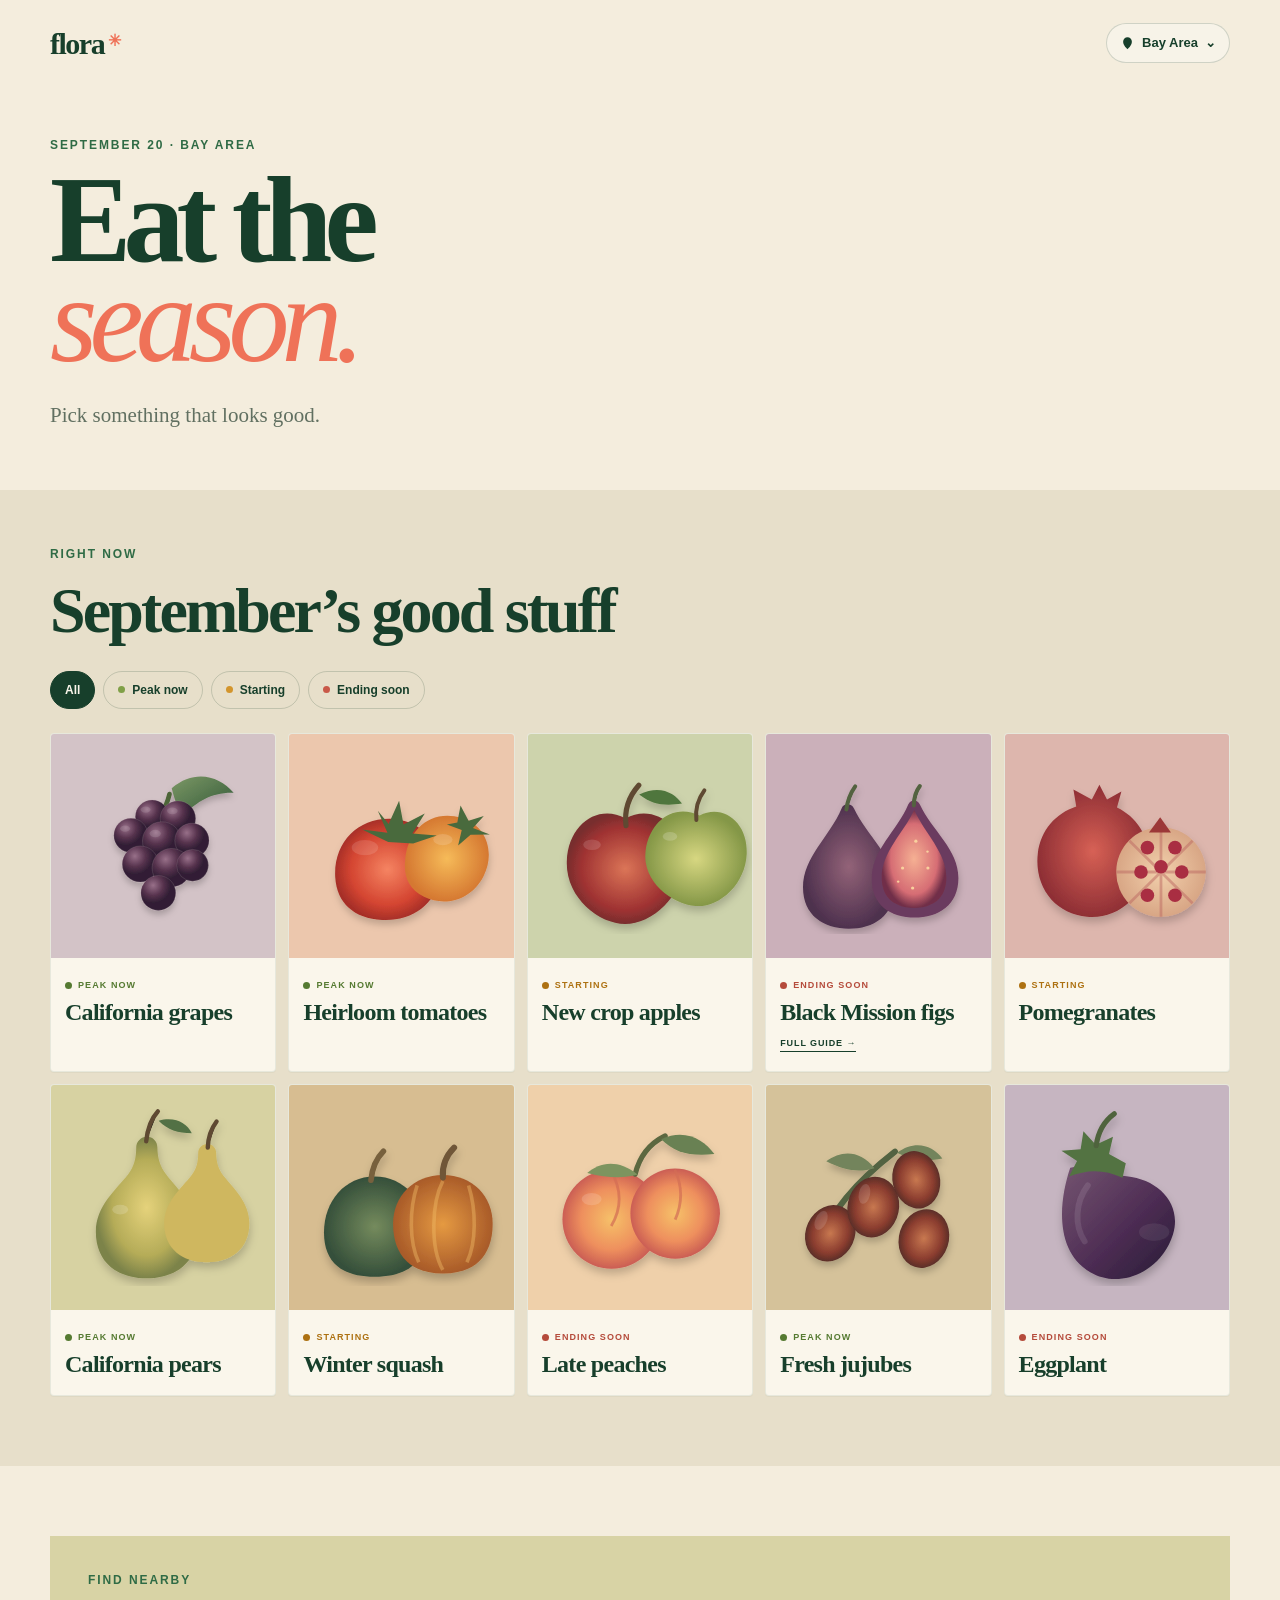
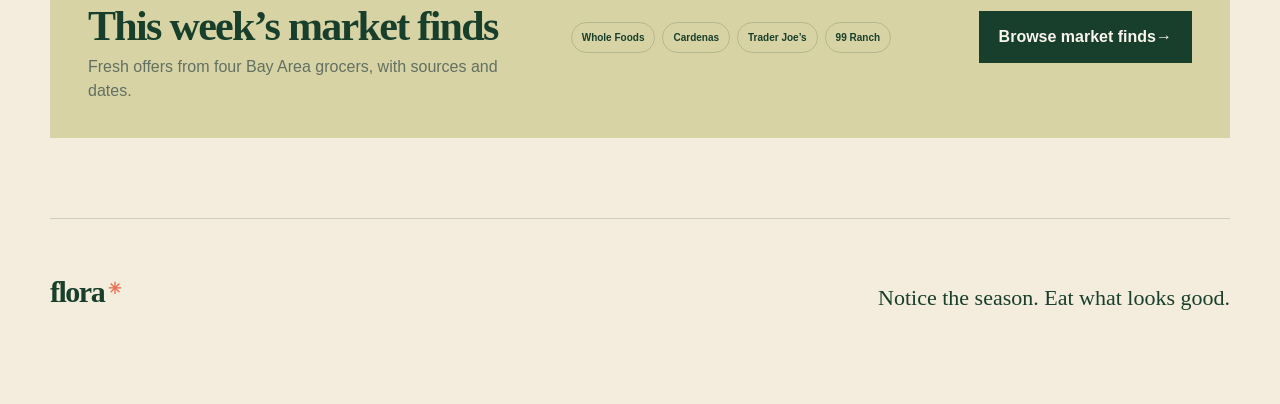
==== index.html @ 23af66d6 "Fix sighting review and confirmation flow" ====
<!doctype html>
<html lang="en">
<head>
  <meta charset="utf-8">
  <meta name="viewport" content="width=device-width, initial-scale=1, viewport-fit=cover">
  <meta name="theme-color" content="#f4eddd">
  <meta name="description" content="Flora is a visual field guide to what is good to eat right now.">
  <title>Flora — Eat the season</title>
  <link rel="stylesheet" href="styles.css">
</head>
<body class="catalog-page">
  <a class="skip-link" href="#seasonal">Skip to seasonal produce</a>
  <header class="site-header shell">
    <a class="wordmark" href="index.html" aria-label="Flora home">flora<span aria-hidden="true">✳</span></a>
    <button class="location-button" type="button" data-location-button aria-haspopup="dialog"><svg aria-hidden="true" viewBox="0 0 24 24"><path d="M12 21s7-6.1 7-12A7 7 0 0 0 5 9c0 5.9 7 12 7 12Zm0-9.2A2.8 2.8 0 1 0 12 6a2.8 2.8 0 0 0 0 5.8Z"/></svg><span>Bay Area</span><span aria-hidden="true">⌄</span></button>
  </header>

  <main id="top">
    <section class="catalog-hero shell" aria-labelledby="page-title"><p class="eyebrow"><time datetime="2026-09-20">September 20</time> · Bay Area</p><h1 id="page-title">Eat the<br><em>season.</em></h1><p>Pick something that looks good.</p></section>

    <section class="seasonal-section catalog-season" id="seasonal" aria-labelledby="seasonal-title">
      <div class="section-heading shell"><div><p class="kicker">Right now</p><h2 id="seasonal-title">September’s good stuff</h2></div></div>
      <div class="filter-bar shell" aria-label="Filter seasonal produce">
        <button class="filter-chip is-active" type="button" data-filter="all" aria-pressed="true">All</button>
        <button class="filter-chip" type="button" data-filter="peak" aria-pressed="false"><i class="dot peak"></i>Peak now</button>
        <button class="filter-chip" type="button" data-filter="starting" aria-pressed="false"><i class="dot starting"></i>Starting</button>
        <button class="filter-chip" type="button" data-filter="ending" aria-pressed="false"><i class="dot ending"></i>Ending soon</button>
      </div>
      <div class="produce-grid shell" data-produce-grid>
        <article class="produce-card" data-status="peak"><a href="#produce-dialog-title" data-produce-detail="California grapes are sweet and fragrant now. Concords have an especially short, perfumed season."><div class="produce-image grape-bg"><img src="assets/grapes.svg" alt="Deep purple grapes with green leaves" width="720" height="540"></div><div class="card-copy"><span class="season-tag peak">Peak now</span><h3>California grapes</h3></div></a></article>
        <article class="produce-card" data-status="peak"><a href="#produce-dialog-title" data-produce-detail="Tomatoes are still abundant across the Bay Area, with the local season expected to run into October."><div class="produce-image tomato-bg"><img src="assets/tomatoes.svg" alt="Red and golden heirloom tomatoes" width="560" height="440"></div><div class="card-copy"><span class="season-tag peak">Peak now</span><h3>Heirloom tomatoes</h3></div></a></article>
        <article class="produce-card" data-status="starting"><a href="#produce-dialog-title" data-produce-detail="The first crisp apples of the new crop are arriving now from California orchards."><div class="produce-image apple-bg"><img src="assets/apples.svg" alt="Red and green new crop apples" width="560" height="440"></div><div class="card-copy"><span class="season-tag starting">Starting</span><h3>New crop apples</h3></div></a></article>
        <article class="produce-card" data-status="ending"><a href="produce/black-mission-figs.html" aria-label="Open the full Black Mission figs guide"><div class="produce-image fig-bg"><img src="assets/figs.svg" alt="Whole and halved purple figs" width="560" height="440"></div><div class="card-copy"><span class="season-tag ending">Ending soon</span><h3>Black Mission figs</h3><span class="open-guide">Full guide <span aria-hidden="true">→</span></span></div></a></article>
        <article class="produce-card" data-status="starting"><a href="#produce-dialog-title" data-produce-detail="Pomegranates are beginning their long fall run. Look for heavy fruit with deeply colored skin."><div class="produce-image pomegranate-bg"><img src="assets/pomegranates.svg" alt="A red pomegranate showing jewel-like seeds" width="560" height="440"></div><div class="card-copy"><span class="season-tag starting">Starting</span><h3>Pomegranates</h3></div></a></article>
        <article class="produce-card" data-status="peak"><a href="#produce-dialog-title" data-produce-detail="California pears are in their floral, honeyed prime. Check for a little give at the neck."><div class="produce-image pear-bg"><img src="assets/pears.svg" alt="Golden green California pears" width="560" height="440"></div><div class="card-copy"><span class="season-tag peak">Peak now</span><h3>California pears</h3></div></a></article>
        <article class="produce-card" data-status="starting"><a href="#produce-dialog-title" data-produce-detail="Winter squash is arriving as summer winds down. Roast it now or keep it for colder weeks."><div class="produce-image squash-bg"><img src="assets/squash.svg" alt="Green, orange and cream winter squash" width="560" height="440"></div><div class="card-copy"><span class="season-tag starting">Starting</span><h3>Winter squash</h3></div></a></article>
        <article class="produce-card" data-status="ending"><a href="#produce-dialog-title" data-produce-detail="Late peaches are soft, fragrant and nearly gone. Choose fruit that smells ripe before you squeeze it."><div class="produce-image peach-bg"><img src="assets/peaches.svg" alt="Ripe yellow peaches with leaves" width="560" height="440"></div><div class="card-copy"><span class="season-tag ending">Ending soon</span><h3>Late peaches</h3></div></a></article>
        <article class="produce-card" data-status="peak"><a href="#produce-dialog-title" data-produce-detail="Fresh jujubes are crisp like tiny apples now and turn date-like as they wrinkle."><div class="produce-image jujube-bg"><img src="assets/jujubes.svg" alt="Fresh reddish-brown jujubes with leaves" width="560" height="440"></div><div class="card-copy"><span class="season-tag peak">Peak now</span><h3>Fresh jujubes</h3></div></a></article>
        <article class="produce-card" data-status="ending"><a href="#produce-dialog-title" data-produce-detail="Eggplant still loves September warmth, but the local window narrows as nights cool."><div class="produce-image eggplant-bg"><img src="assets/eggplant.svg" alt="Glossy purple eggplants with green tops" width="560" height="440"></div><div class="card-copy"><span class="season-tag ending">Ending soon</span><h3>Eggplant</h3></div></a></article>
      </div>
      <p class="empty-state shell" data-empty-state hidden>No produce matches this view yet.</p>
    </section>

    <section class="market-peek shell" aria-labelledby="market-peek-title"><div><p class="kicker">Find nearby</p><h2 id="market-peek-title">This week’s market finds</h2><p>Fresh offers from four Bay Area grocers, with sources and dates.</p></div><div class="market-peek-list" aria-label="Markets tracked"><span>Whole Foods</span><span>Cardenas</span><span>Trader Joe’s</span><span>99 Ranch</span></div><a class="solid-button" href="markets.html">Browse market finds <span aria-hidden="true">→</span></a></section>
  </main>

  <footer class="site-footer shell"><a class="wordmark" href="#top">flora<span aria-hidden="true">✳</span></a><p>Notice the season. Eat what looks good.</p></footer>
  <nav class="mobile-nav" aria-label="Primary">
    <a class="is-active" href="index.html" aria-current="page"><svg aria-hidden="true" viewBox="0 0 24 24"><path d="M4 10.5 12 4l8 6.5V20h-6v-6h-4v6H4v-9.5Z"/></svg><span>Season</span></a>
    <a href="markets.html"><svg aria-hidden="true" viewBox="0 0 24 24"><path d="M11 19a8 8 0 1 1 5.3-2l4.4 4.3-1.4 1.4-4.3-4.4A8 8 0 0 1 11 19Zm0-2a6 6 0 1 0 0-12 6 6 0 0 0 0 12Z"/></svg><span>Find</span></a>
    <button type="button" class="spot-nav" data-spot-button><span class="spot-circle">＋</span><span>Spot</span></button>
    <a href="produce/black-mission-figs.html#eat"><svg aria-hidden="true" viewBox="0 0 24 24"><path d="M7 3h2v7a3 3 0 0 1-2 2.8V21H5v-8.2A3 3 0 0 1 3 10V3h2v6h2V3Zm8 0c3.3 0 6 2.7 6 6v4h-4v8h-2V3Z"/></svg><span>Eat</span></a>
    <a href="produce/black-mission-figs.html#grow"><svg aria-hidden="true" viewBox="0 0 24 24"><path d="M12 21h-2v-8.1C6.3 12.4 4 10 4 6V4h2c3.2 0 5.3 1.4 6.4 3.7C13.7 5.4 16 4 20 4v2c0 4.6-2.9 7-8 7v8Z"/></svg><span>Grow</span></a>
  </nav>

  <dialog class="spot-dialog" data-spot-dialog aria-labelledby="spot-title">
    <form method="dialog" class="dialog-card">
      <button class="dialog-close" value="cancel" aria-label="Close">×</button>
      <div data-sighting-editor>
        <p class="kicker">Add to the living season</p>
        <h2 id="spot-title">What did you spot?</h2>
        <p>Start with a photo. Flora can label what it sees and read a visible price.</p>
        <label>Food or variety <span>(optional with a photo)</span><input name="food" autocomplete="off" placeholder="Flora can identify this"></label>
        <div class="form-row"><label class="place-field">Place <span>(optional)</span><input name="place" autocomplete="off" placeholder="Start typing a market" role="combobox" aria-autocomplete="list" aria-expanded="false" aria-controls="place-suggestions"><span class="place-hint">Market suggestions appear as you type.</span><ul class="place-suggestions" id="place-suggestions" data-place-suggestions role="listbox" hidden></ul></label><label>Price <span>(optional)</span><input name="price" inputmode="decimal" placeholder="Flora can read the sign"></label></div>
        <fieldset class="photo-fieldset">
          <legend>Photo evidence <span>(optional)</span></legend>
          <div class="photo-actions" data-photo-actions>
            <label class="photo-action camera-action"><svg aria-hidden="true" viewBox="0 0 24 24"><path d="M9 4 7.5 6H4a2 2 0 0 0-2 2v10a2 2 0 0 0 2 2h16a2 2 0 0 0 2-2V8a2 2 0 0 0-2-2h-3.5L15 4H9Zm3 13a4 4 0 1 1 0-8 4 4 0 0 1 0 8Z"/></svg><span>Take photo</span><input type="file" accept="image/*" capture="environment" data-photo-camera></label>
            <label class="photo-action"><svg aria-hidden="true" viewBox="0 0 24 24"><path d="M4 4h16a2 2 0 0 1 2 2v12a2 2 0 0 1-2 2H4a2 2 0 0 1-2-2V6a2 2 0 0 1 2-2Zm1 13h14l-4.5-6-3.5 4.5-2.5-3L5 17Zm2-7a2 2 0 1 0 0-4 2 2 0 0 0 0 4Z"/></svg><span>Photo library</span><input type="file" accept="image/*" data-photo-library></label>
          </div>
          <figure class="photo-preview" data-photo-preview hidden><img alt="Selected sighting preview" data-photo-preview-image><figcaption><span data-photo-name></span><button type="button" data-remove-photo>Remove</button></figcaption></figure>
          <p class="photo-note">Before upload, Flora makes a clean copy without embedded photo metadata.</p>
        </fieldset>
        <div class="location-consent">
          <button class="outline-button location-consent-button" type="button" data-use-location><svg aria-hidden="true" viewBox="0 0 24 24"><path d="M12 21s7-6.1 7-12A7 7 0 0 0 5 9c0 5.9 7 12 7 12Zm0-9.2A2.8 2.8 0 1 0 12 6a2.8 2.8 0 0 0 0 5.8Z"/></svg><span data-location-label>Add current location</span></button>
          <p>Optional. Exact coordinates stay private; public views use a broad area or named market.</p>
        </div>
        <button class="solid-button" type="button" data-save-sighting>Identify &amp; review</button>
        <p class="form-note" role="status" aria-live="polite" data-form-status></p>
        <section class="analysis-result" data-analysis-result hidden aria-live="polite"><p class="kicker">Flora found</p><ul data-analysis-items></ul><p data-analysis-place></p></section>
      </div>
      <section class="sighting-complete" data-sighting-complete hidden aria-live="polite">
        <p class="kicker">Saved to your sightings</p>
        <h2 data-complete-title>Sighting saved</h2>
        <figure data-complete-photo hidden><img alt="Saved sighting" data-complete-image></figure>
        <p class="complete-meta" data-complete-meta></p>
        <button class="solid-button" type="button" data-finish-sighting>Done</button>
        <button class="outline-button" type="button" data-add-another>Add another</button>
      </section>
    </form>
  </dialog>
  <dialog class="location-dialog" data-location-dialog aria-labelledby="location-title"><form method="dialog" class="dialog-card compact"><button class="dialog-close" value="cancel" aria-label="Close">×</button><p class="kicker">Your seasonal region</p><h2 id="location-title">Bay Area, California</h2><p>The calendar is tuned for Northern California.</p><button class="solid-button" value="close">Sounds good</button></form></dialog>
  <dialog class="produce-dialog" data-produce-dialog aria-labelledby="produce-dialog-title"><form method="dialog" class="dialog-card compact"><button class="dialog-close" value="cancel" aria-label="Close">×</button><p class="kicker">September field note</p><h2 id="produce-dialog-title" data-produce-dialog-title>In season</h2><p data-produce-dialog-copy></p><button class="solid-button" value="close">Keep browsing</button></form></dialog>
  <script src="scripts/config.js"></script>
  <script src="scripts/app.js" defer></script>
</body>
</html>
---- styles.css ----
:root{--cream:#f4eddd;--paper:#faf6eb;--ink:#173f2b;--muted:#617061;--line:rgba(23,63,43,.18);--leaf:#2f6b45;--lime:#c8d88b;--coral:#ef7258;--gold:#d9a83f;--plum:#674052;--shadow:0 18px 45px rgba(30,48,31,.12);--serif:Georgia,"Times New Roman",serif;--sans:ui-sans-serif,-apple-system,BlinkMacSystemFont,"Segoe UI",sans-serif}
*{box-sizing:border-box}html{scroll-behavior:smooth;scroll-padding-top:80px}body{margin:0;background:var(--cream);color:var(--ink);font-family:var(--sans);line-height:1.5;-webkit-font-smoothing:antialiased}img{display:block;max-width:100%}a{color:inherit;text-decoration:none}button,input{font:inherit}.shell{width:min(1180px,calc(100% - 40px));margin-inline:auto}.skip-link{position:fixed;top:10px;left:10px;z-index:1000;transform:translateY(-150%);padding:10px 14px;background:var(--ink);color:white;border-radius:4px}.skip-link:focus{transform:none}
.site-header{height:86px;display:flex;align-items:center;justify-content:space-between}.wordmark{font-family:var(--serif);font-weight:700;font-size:30px;letter-spacing:-1.5px}.wordmark span{display:inline-block;margin-left:4px;color:var(--coral);font-size:16px;transform:translateY(-8px)}.location-button{display:flex;align-items:center;gap:7px;border:1px solid var(--line);border-radius:999px;background:rgba(255,255,255,.32);color:var(--ink);padding:9px 13px;font-size:13px;font-weight:700;cursor:pointer}.location-button svg{width:15px;height:15px;fill:currentColor}
.hero{padding:80px 0 76px;display:grid;grid-template-columns:1fr .72fr;column-gap:80px;align-items:end}.hero .eyebrow{grid-column:1/-1}.eyebrow,.kicker{margin:0 0 16px;text-transform:uppercase;letter-spacing:.16em;font-size:12px;font-weight:800;color:var(--leaf)}h1,h2,h3,p{margin-top:0}.hero h1{font-family:var(--serif);font-size:clamp(66px,9vw,128px);line-height:.82;letter-spacing:-.065em;margin:0}.hero h1 em{font-weight:400;color:var(--coral)}.intro{font-family:var(--serif);font-size:clamp(19px,2.2vw,28px);line-height:1.38;color:#3f5948;margin:0 0 34px}.status-summary{grid-column:2;display:grid;grid-template-columns:repeat(3,1fr);border-top:1px solid var(--line)}.status-summary a{padding:16px 6px 0;transition:transform .2s}.status-summary a:hover{transform:translateY(-3px)}.status-summary strong,.status-summary span{display:block}.status-summary strong{font-family:var(--serif);font-size:27px}.status-summary span{font-size:11px;text-transform:uppercase;letter-spacing:.08em;color:var(--muted)}
.seasonal-section{padding:66px 0 86px;background:#e7dfca}.section-heading{display:flex;justify-content:space-between;align-items:end}.section-heading h2,.three-ways h2,.season-note h2,.meal-card h2{font-family:var(--serif);font-size:clamp(38px,5vw,64px);line-height:1;letter-spacing:-.045em;margin-bottom:0}.text-button{border:0;border-bottom:1px solid currentColor;background:none;color:var(--ink);padding:2px 0;font-weight:700;cursor:pointer}.filter-bar{display:flex;gap:8px;overflow-x:auto;padding-top:28px;padding-bottom:24px;scrollbar-width:none}.filter-chip{flex:none;display:flex;align-items:center;gap:7px;border:1px solid var(--line);border-radius:999px;background:transparent;color:var(--ink);padding:9px 14px;font-size:12px;font-weight:750;cursor:pointer}.filter-chip.is-active{background:var(--ink);color:var(--paper);border-color:var(--ink)}.dot{width:7px;height:7px;border-radius:50%;background:currentColor}.dot.peak{color:#80a047}.dot.starting{color:#d3952c}.dot.ending{color:#c95948}
.produce-grid{display:grid;grid-template-columns:repeat(3,1fr);gap:18px}.produce-card{min-width:0;background:var(--paper);border:1px solid rgba(23,63,43,.08);border-radius:4px;overflow:hidden;box-shadow:0 1px 0 rgba(23,63,43,.04);transition:transform .28s,box-shadow .28s}.produce-card:hover{transform:translateY(-5px);box-shadow:var(--shadow)}.produce-card.feature{grid-column:span 2;grid-row:span 2}.produce-image{aspect-ratio:1.28;overflow:hidden}.feature .produce-image{aspect-ratio:1.62}.produce-image img{width:100%;height:100%;object-fit:contain;transition:transform .45s}.produce-card:hover img{transform:scale(1.04) rotate(-1deg)}.grape-bg{background:#d3c3c7}.tomato-bg{background:#ecc7ad}.apple-bg{background:#cdd3ac}.fig-bg{background:#cbb0ba}.pomegranate-bg{background:#ddb6ad}.pear-bg{background:#d7d2a2}.squash-bg{background:#d7bd91}.peach-bg{background:#efd0aa}.jujube-bg{background:#d5c29a}.eggplant-bg{background:#c6b5c1}.card-copy{padding:20px}.feature .card-copy{padding:25px 28px 30px}.season-tag{display:inline-flex;align-items:center;gap:6px;text-transform:uppercase;font-size:10px;font-weight:850;letter-spacing:.12em;margin-bottom:10px}.season-tag:before{content:"";width:7px;height:7px;background:currentColor;border-radius:50%}.season-tag.peak{color:#557a31}.season-tag.starting{color:#ad7111}.season-tag.ending{color:#b54b3b}.card-copy h3{font-family:var(--serif);font-size:clamp(23px,2.2vw,35px);line-height:1.05;letter-spacing:-.03em;margin-bottom:8px}.feature .card-copy h3{font-size:clamp(32px,4vw,54px)}.card-copy p{color:var(--muted);margin-bottom:15px;font-size:14px}.season-window,.card-link{font-size:11px;text-transform:uppercase;letter-spacing:.1em;font-weight:800}.card-link{border-bottom:1px solid currentColor}.produce-card[hidden]{display:none}.empty-state{font-family:var(--serif);font-size:24px;padding:50px 0}
.market-section{padding:84px 0 92px;background:var(--ink);color:var(--paper)}.market-heading{display:flex;justify-content:space-between;gap:50px;align-items:end}.market-heading>div{max-width:760px}.market-heading .kicker{color:#cfda92}.market-heading h2{font-family:var(--serif);font-size:clamp(44px,6vw,76px);line-height:.95;letter-spacing:-.05em;margin-bottom:18px}.market-intro{max-width:690px;color:#c5d0c4;font-family:var(--serif);font-size:19px}.freshness{flex:none;font-size:11px;text-transform:uppercase;letter-spacing:.11em;color:#c5d0c4;margin:0 0 8px}.freshness span{display:inline-block;width:8px;height:8px;border-radius:50%;background:#cfda92;margin-right:7px;box-shadow:0 0 0 4px rgba(207,218,146,.12)}.market-filters{display:flex;gap:8px;overflow-x:auto;padding-top:31px;padding-bottom:25px;scrollbar-width:none}.market-chip{flex:none;border:1px solid rgba(250,246,235,.25);border-radius:999px;background:transparent;color:var(--paper);padding:9px 14px;font-size:12px;font-weight:750;cursor:pointer}.market-chip.is-active{background:var(--paper);color:var(--ink);border-color:var(--paper)}.market-grid{display:grid;grid-template-columns:repeat(3,1fr);gap:12px}.market-card{min-width:0;min-height:340px;display:flex;flex-direction:column;padding:21px;background:#f7f1e4;color:var(--ink);border-top:7px solid #7b9a6f}.market-card.cardenas{border-color:#e0754f}.market-card.trader-joes{border-color:#b85748}.market-card.ranch{border-color:#d2a43e}.market-brand{display:flex;align-items:center;gap:11px}.market-mark{width:38px;height:38px;flex:none;display:grid;place-items:center;border:1px solid var(--line);border-radius:50%;font-family:var(--serif);font-size:15px;font-weight:800}.market-brand strong,.market-brand small{display:block}.market-brand strong{font-size:13px}.market-brand small{font-size:10px;color:var(--muted);margin-top:1px}.evidence{align-self:flex-start;margin:25px 0 13px;padding:5px 8px;background:#dce6d7;color:#386043;text-transform:uppercase;letter-spacing:.1em;font-size:9px;font-weight:850}.evidence.indexed{background:#f0dbc8;color:#8d4d2e}.evidence.featured{background:#ead6d2;color:#88483d}.market-card h3{font-family:var(--serif);font-size:31px;line-height:1.02;letter-spacing:-.035em;margin-bottom:19px}.market-price{margin:0}.market-price strong,.market-price span{display:block}.market-price strong{font-family:var(--serif);font-size:29px}.market-price span{font-size:10px;text-transform:uppercase;letter-spacing:.1em;color:var(--muted);font-weight:750}.regular-price{font-size:11px;color:var(--muted);margin:8px 0 22px}.market-card>a{margin-top:auto;font-size:11px;text-transform:uppercase;letter-spacing:.09em;font-weight:850;border-top:1px solid var(--line);padding-top:13px}.market-card[hidden]{display:none}.market-note{margin-top:24px;padding:17px 19px;border:1px solid rgba(250,246,235,.2);font-size:12px;color:#c5d0c4}.market-note strong{color:var(--paper)}
.season-note{display:grid;grid-template-columns:110px 1fr auto;gap:34px;align-items:center;padding-top:90px;padding-bottom:90px}.season-glyph{width:90px;height:90px;border-radius:50%;display:grid;place-items:center;background:var(--coral);color:var(--cream);font-size:38px}.season-note h2{font-size:clamp(34px,4.5vw,58px);margin-bottom:15px}.season-note p:not(.kicker){max-width:700px;color:var(--muted);margin-bottom:0}.outline-button,.solid-button{display:inline-flex;justify-content:center;border:1px solid var(--ink);background:transparent;color:var(--ink);padding:13px 19px;font-weight:800;cursor:pointer}.solid-button{background:var(--ink);color:var(--paper)}
.three-ways{padding:80px 0 110px;border-top:1px solid var(--line)}.three-ways>h2{max-width:620px;margin-bottom:42px}.ways-grid{display:grid;grid-template-columns:repeat(3,1fr);gap:15px}.way-card{min-height:340px;padding:26px;display:flex;flex-direction:column;border-radius:4px;transition:transform .25s}.way-card:hover{transform:translateY(-5px)}.way-card.find{background:#d8d3a5}.way-card.eat{background:#df9f7d}.way-card.grow{background:#9ab18a}.way-number{font-size:11px;letter-spacing:.12em}.way-card h3{font-family:var(--serif);font-size:60px;letter-spacing:-.05em;margin:auto 0 10px}.way-card p{font-family:var(--serif);font-size:18px;max-width:280px}.way-card>span:last-child{font-size:12px;text-transform:uppercase;letter-spacing:.09em;font-weight:850}
.story-band{background:var(--plum);color:#fff7e8}.story-inner{display:grid;grid-template-columns:1fr 1fr;align-items:center;min-height:640px}.story-art{align-self:stretch;display:grid;place-items:center;overflow:hidden}.story-art img{width:min(600px,110%);filter:drop-shadow(0 25px 30px rgba(0,0,0,.2))}.story-copy{padding:80px 40px}.story-copy .eyebrow{color:#ead38b}.story-copy h2{font-family:var(--serif);font-size:clamp(48px,6vw,82px);line-height:.95;letter-spacing:-.05em;margin-bottom:24px}.story-copy>p:not(.eyebrow){font-family:var(--serif);font-size:19px;color:#eee1da;max-width:510px}.story-meta{display:flex;flex-wrap:wrap;gap:10px;margin:30px 0}.story-meta span{border:1px solid rgba(255,255,255,.3);padding:7px 10px;font-size:11px;text-transform:uppercase;letter-spacing:.09em}.story-copy .solid-button{background:#fff3dc;color:var(--plum);border-color:#fff3dc}
.meal-card{margin-top:100px;margin-bottom:120px;display:grid;grid-template-columns:.9fr 1.1fr;background:#d9c78f;overflow:hidden}.meal-copy{padding:60px}.meal-copy h2{font-size:clamp(42px,5.3vw,72px);margin-bottom:24px}.meal-copy>p:not(.kicker){font-family:var(--serif);font-size:18px}.meal-note{font-family:var(--sans)!important;font-size:11px!important;text-transform:uppercase;letter-spacing:.12em;font-weight:800;margin-top:45px}.meal-art{display:grid;place-items:center;background:#b8c49c;min-height:520px}.meal-art img{width:94%}
.site-footer{padding:50px 0 130px;border-top:1px solid var(--line);display:grid;grid-template-columns:1fr 1fr;gap:10px;align-items:end}.site-footer p{font-family:var(--serif);font-size:22px;margin:0;text-align:right}.site-footer small{grid-column:1/-1;color:var(--muted);margin-top:25px}.mobile-nav{display:none}
dialog{border:0;padding:0;background:transparent;color:var(--ink);max-width:none}dialog::backdrop{background:rgba(17,45,31,.64);backdrop-filter:blur(6px)}.dialog-card{position:relative;width:min(560px,calc(100vw - 28px));background:var(--paper);padding:42px;border-radius:5px;box-shadow:var(--shadow)}.dialog-card.compact{width:min(470px,calc(100vw - 28px))}.dialog-card h2{font-family:var(--serif);font-size:43px;line-height:1;margin:0 0 14px}.dialog-card>p:not(.kicker):not(.form-note){color:var(--muted)}.dialog-close{position:absolute;right:16px;top:12px;border:0;background:transparent;color:var(--ink);font-size:30px;cursor:pointer}.dialog-card label{display:block;font-size:12px;font-weight:800;margin:18px 0}.dialog-card label span{font-weight:500;color:var(--muted)}.dialog-card input{display:block;width:100%;margin-top:7px;padding:12px 13px;border:1px solid var(--line);background:white;color:var(--ink);border-radius:0}.form-row{display:grid;grid-template-columns:1fr 1fr;gap:12px}.photo-placeholder{display:grid!important;place-items:center;height:82px;margin-top:7px;border:1px dashed var(--line);background:white;color:var(--leaf)!important}.dialog-card .solid-button{width:100%}.form-note{margin:12px 0 0;min-height:18px;font-size:12px;color:var(--leaf)}
@media(max-width:800px){.shell{width:min(100% - 28px,650px)}.site-header{height:70px}.wordmark{font-size:27px}.location-button{padding:8px 11px}.hero{padding:55px 0 52px;display:block}.hero h1{font-size:clamp(65px,21vw,105px);margin-bottom:30px}.intro{font-size:19px;max-width:520px}.status-summary{display:grid;margin-top:28px}.seasonal-section{padding:52px 0 70px}.section-heading{align-items:center}.section-heading h2{font-size:42px}.section-heading .kicker{margin-bottom:10px}.filter-bar{width:100%;padding-left:14px;padding-right:14px}.produce-grid{grid-template-columns:1fr 1fr;gap:10px}.produce-card.feature{grid-column:1/-1;grid-row:auto}.feature .produce-image{aspect-ratio:1.3}.card-copy,.feature .card-copy{padding:16px}.card-copy h3,.feature .card-copy h3{font-size:25px}.card-copy p{font-size:12px;margin-bottom:10px}.season-window{font-size:9px}.market-section{padding:66px 0 72px}.market-heading{display:block}.market-heading h2{font-size:50px}.market-intro{font-size:17px}.freshness{margin-top:22px}.market-filters{width:100%;padding-left:14px;padding-right:14px}.market-grid{grid-template-columns:1fr 1fr}.market-card{min-height:325px}.season-note{grid-template-columns:58px 1fr;padding:65px 0;gap:18px}.season-glyph{width:58px;height:58px;font-size:27px}.season-note .outline-button{grid-column:2;justify-self:start}.ways-grid{grid-template-columns:1fr}.way-card{min-height:270px}.story-inner{display:block}.story-art{height:370px}.story-copy{padding:55px 0 80px}.meal-card{width:calc(100% - 28px);display:flex;flex-direction:column-reverse;margin:70px auto 90px}.meal-copy{padding:34px 24px 38px}.meal-art{min-height:310px}.site-footer{display:block;padding-bottom:125px}.site-footer p{text-align:left;margin:20px 0}.mobile-nav{position:fixed;z-index:50;left:0;right:0;bottom:0;padding:7px 7px calc(7px + env(safe-area-inset-bottom));display:grid;grid-template-columns:repeat(5,1fr);background:rgba(250,246,235,.94);border-top:1px solid var(--line);backdrop-filter:blur(15px)}.mobile-nav a,.mobile-nav button{border:0;background:none;color:#6e796f;display:flex;flex-direction:column;align-items:center;gap:1px;font-size:10px;font-weight:700;padding:4px}.mobile-nav .is-active{color:var(--ink)}.mobile-nav svg{width:22px;height:22px;fill:currentColor}.spot-circle{width:37px;height:37px;margin-top:-20px;margin-bottom:1px;border-radius:50%;display:grid;place-items:center;background:var(--coral);color:white;font-size:24px;box-shadow:0 4px 14px rgba(92,42,28,.25)}.dialog-card{padding:36px 22px 25px}.dialog-card h2{font-size:36px}}
@media(max-width:420px){.hero h1{font-size:20vw}.produce-grid{grid-template-columns:1fr}.produce-card.feature{grid-column:auto}.produce-image,.feature .produce-image{aspect-ratio:1.45}.section-heading .text-button{display:none}.status-summary span{font-size:9px}.market-grid{grid-template-columns:1fr}.market-card{min-height:300px}.story-art{height:290px}.form-row{grid-template-columns:1fr;gap:0}}
@media(prefers-reduced-motion:reduce){html{scroll-behavior:auto}*,*::before,*::after{transition:none!important}}

/* Short visual catalog */
.catalog-hero{padding:50px 0 58px}.catalog-hero h1{font-family:var(--serif);font-size:clamp(68px,10vw,122px);line-height:.82;letter-spacing:-.065em;margin:0}.catalog-hero h1 em{font-weight:400;color:var(--coral)}.catalog-hero>p:last-child{margin:30px 0 0;font-family:var(--serif);font-size:21px;color:var(--muted)}.catalog-season{padding-top:55px;padding-bottom:70px}.catalog-season .produce-grid{grid-template-columns:repeat(5,1fr);gap:12px}.catalog-season .produce-image{aspect-ratio:1}.catalog-season .card-copy{padding:14px 14px 18px}.catalog-season .card-copy h3{font-size:24px;margin:0}.catalog-season .season-tag{font-size:9px;margin-bottom:8px}.open-guide{display:inline-block;margin-top:12px;border-bottom:1px solid currentColor;font-size:9px;text-transform:uppercase;letter-spacing:.1em;font-weight:850}.market-peek{margin-top:70px;margin-bottom:80px;padding:35px 38px;display:grid;grid-template-columns:1.2fr 1fr auto;align-items:center;gap:34px;background:#d8d3a5}.market-peek h2{font-family:var(--serif);font-size:42px;line-height:1;letter-spacing:-.04em;margin-bottom:8px}.market-peek p:not(.kicker){color:var(--muted);margin:0}.market-peek-list{display:flex;flex-wrap:wrap;gap:7px}.market-peek-list span{border:1px solid var(--line);border-radius:999px;padding:7px 10px;font-size:10px;font-weight:800}.catalog-page .site-footer{padding-bottom:90px}

/* Produce guide */
.back-link{font-size:12px;font-weight:800;border-bottom:1px solid currentColor}.produce-hero{min-height:680px;display:grid;grid-template-columns:1fr 1fr;background:#cbb0ba}.produce-hero-art{display:grid;place-items:center;overflow:hidden}.produce-hero-art img{width:min(720px,95%);filter:drop-shadow(0 28px 28px rgba(49,28,39,.18))}.produce-hero-copy{padding:90px clamp(30px,6vw,90px);display:flex;flex-direction:column;justify-content:center}.produce-hero-copy .season-tag{align-self:flex-start}.produce-hero-copy .eyebrow{margin-top:20px;color:var(--plum)}.produce-hero h1{font-family:var(--serif);font-size:clamp(64px,8vw,112px);line-height:.82;letter-spacing:-.065em;margin:0}.produce-hero h1 em{font-weight:400;color:#fff5e5}.flavor-line{font-family:var(--serif);font-size:25px;margin:35px 0}.quick-facts{display:grid;grid-template-columns:repeat(3,1fr);gap:12px;border-top:1px solid rgba(23,63,43,.2);padding-top:18px}.quick-facts span{font-size:12px;color:#4b554d}.quick-facts b{display:block;text-transform:uppercase;letter-spacing:.1em;font-size:9px;color:var(--ink);margin-bottom:4px}.detail-tabs{position:sticky;top:0;z-index:20;display:grid;grid-template-columns:repeat(3,1fr);background:var(--paper);border:1px solid var(--line)}.detail-tabs a{text-align:center;padding:15px;font-weight:850;text-transform:uppercase;letter-spacing:.12em;font-size:11px;border-right:1px solid var(--line)}.detail-tabs a:last-child{border:0}.detail-section{padding-top:95px;padding-bottom:95px;scroll-margin-top:44px}.detail-heading{display:grid;grid-template-columns:55px 1fr;gap:15px;margin-bottom:45px}.detail-heading>span{font-family:var(--serif);font-size:23px;color:var(--coral)}.detail-heading .kicker{margin-bottom:8px}.detail-heading h2{font-family:var(--serif);font-size:clamp(48px,6vw,80px);line-height:.95;letter-spacing:-.05em;margin:0}.detail-content{display:grid;grid-template-columns:1fr 1fr;gap:90px;margin-left:70px}.detail-lead{font-family:var(--serif);font-size:25px;line-height:1.45}.sighting-card{padding:28px;background:#e7dfca}.sighting-card h3{font-family:var(--serif);font-size:30px;line-height:1.05}.sighting-card>a{font-size:11px;font-weight:850;text-transform:uppercase;letter-spacing:.08em}.eat-detail{background:var(--plum);color:#fff7e8}.eat-detail .kicker{color:#ead38b}.eat-grid{display:grid;grid-template-columns:repeat(4,1fr);gap:12px;margin-left:70px}.eat-grid article{min-height:270px;padding:25px;background:rgba(255,255,255,.08);display:flex;flex-direction:column}.eat-grid article>b{font-size:10px;letter-spacing:.1em;color:#ead38b}.eat-grid h3{font-family:var(--serif);font-size:30px;line-height:1;margin:auto 0 14px}.eat-grid p{font-size:13px;color:#eee1da}.eat-grid .eat-rule{background:#fff1d9;color:var(--plum)}.eat-grid .eat-rule p{color:#674f5c}.grow-grid{display:grid;grid-template-columns:repeat(4,1fr);gap:12px;margin-left:70px}.grow-grid>div{padding:25px;border-top:4px solid var(--leaf);background:#e7dfca}.grow-grid h3{font-family:var(--serif);font-size:28px;margin-bottom:12px}.grow-grid p{font-size:13px;color:var(--muted)}.next-produce{padding-top:30px;padding-bottom:80px}.next-produce a{display:flex;justify-content:space-between;align-items:center;border-top:1px solid var(--line);padding:25px 0;font-family:var(--serif);font-size:28px}.detail-page .mobile-nav{grid-template-columns:repeat(4,1fr)}

.markets-page{background:var(--ink)}.markets-page .site-header,.markets-page .site-footer{color:var(--paper)}.markets-page .market-section{padding-top:45px}.market-heading h1{font-family:var(--serif);font-size:clamp(58px,8vw,104px);line-height:.86;letter-spacing:-.06em;margin:0 0 25px}.market-heading h1 em{font-weight:400;color:#cfda92}

@media(max-width:1000px){.catalog-season .produce-grid{grid-template-columns:repeat(3,1fr)}.market-peek{grid-template-columns:1fr 1fr}.market-peek .solid-button{grid-column:1/-1;justify-self:start}.eat-grid,.grow-grid{grid-template-columns:1fr 1fr}}
@media(max-width:800px){.catalog-hero{padding:35px 0 42px}.catalog-hero h1{font-size:78px}.catalog-hero>p:last-child{margin-top:22px}.catalog-season{padding-top:44px}.catalog-season .section-heading h2{font-size:38px}.catalog-season .produce-grid{grid-template-columns:repeat(2,1fr);gap:8px}.catalog-season .produce-card{transform:none}.catalog-season .card-copy{padding:11px 11px 14px}.catalog-season .card-copy h3{font-size:19px}.catalog-season .season-tag{font-size:8px}.market-peek{margin:42px 14px 65px;padding:28px 22px;display:block}.market-peek h2{font-size:36px}.market-peek-list{margin:23px 0}.produce-hero{min-height:0;display:flex;flex-direction:column}.produce-hero-art{height:360px}.produce-hero-art img{width:88%}.produce-hero-copy{padding:38px 22px 42px}.produce-hero h1{font-size:65px}.flavor-line{margin:24px 0;font-size:21px}.quick-facts{gap:8px}.detail-tabs{width:100%;border-left:0;border-right:0}.detail-section{padding-top:65px;padding-bottom:65px}.detail-heading{grid-template-columns:38px 1fr;gap:6px;margin-bottom:30px}.detail-heading h2{font-size:46px}.detail-content,.eat-grid,.grow-grid{margin-left:0}.detail-content{grid-template-columns:1fr;gap:25px}.detail-lead{font-size:21px}.eat-grid,.grow-grid{grid-template-columns:1fr 1fr;gap:8px}.eat-grid article{min-height:230px;padding:18px}.eat-grid h3{font-size:25px}.grow-grid>div{padding:18px}.markets-page .market-heading h1{font-size:62px}.detail-page .site-footer{padding-bottom:110px}}
@media(max-width:420px){.catalog-season .produce-grid{grid-template-columns:repeat(2,1fr)}.catalog-season .produce-image{aspect-ratio:1}.catalog-season .card-copy h3{font-size:18px}.produce-hero-art{height:320px}.quick-facts{grid-template-columns:1fr 1fr}.quick-facts span:last-child{grid-column:1/-1}.eat-grid,.grow-grid{grid-template-columns:1fr}.eat-grid article{min-height:220px}}
.produce-hero-art img{height:auto}

/* Camera and local photo evidence */
.photo-fieldset{border:0;padding:0;margin:18px 0}.photo-fieldset legend{font-size:12px;font-weight:800;margin-bottom:8px}.photo-fieldset legend span{font-weight:500;color:var(--muted)}.photo-actions{display:grid;grid-template-columns:1fr 1fr;gap:9px}.dialog-card .photo-action{min-height:88px;margin:0;padding:13px;display:flex;flex-direction:column;align-items:center;justify-content:center;gap:7px;border:1px solid var(--line);background:white;color:var(--ink);cursor:pointer;text-align:center}.photo-action svg{width:25px;height:25px;fill:var(--leaf)}.photo-action span{font-size:11px;font-weight:800;color:var(--ink)!important}.photo-action input{position:absolute;width:1px;height:1px;overflow:hidden;clip:rect(0 0 0 0);white-space:nowrap;padding:0;margin:-1px;border:0}.photo-action:focus-within{outline:2px solid var(--coral);outline-offset:2px}.photo-preview{margin:0;background:#e7dfca;border:1px solid var(--line);overflow:hidden}.photo-preview img{width:100%;height:210px;object-fit:cover}.photo-preview figcaption{display:flex;align-items:center;justify-content:space-between;gap:12px;padding:9px 11px;font-size:10px;color:var(--muted)}.photo-preview figcaption span{overflow:hidden;text-overflow:ellipsis;white-space:nowrap}.photo-preview button{border:0;border-bottom:1px solid currentColor;background:none;color:var(--ink);padding:0;font-size:10px;font-weight:800;cursor:pointer}.photo-note{font-size:10px;color:var(--muted);margin:8px 0 0}.dialog-card.is-saving [data-save-sighting]{opacity:.65;pointer-events:none}
@media(max-width:800px){.spot-dialog{max-height:100dvh}.spot-dialog .dialog-card{max-height:calc(100dvh - 18px);overflow-y:auto;padding-top:34px}.photo-preview img{height:180px}}
.photo-actions[hidden]{display:none}

/* Explicit, privacy-aware location sharing */
.location-consent{margin:18px 0}.location-consent-button{width:100%;align-items:center;gap:8px;background:#fff}.location-consent-button svg{width:17px;height:17px;fill:currentColor}.location-consent-button.is-ready{border-color:var(--leaf);background:#edf1e8;color:var(--leaf)}.location-consent p{font-size:10px;line-height:1.45;color:var(--muted);margin:7px 0 0}.form-note.is-error{color:#9d3d2c}.form-note.is-success{color:var(--leaf)}

/* Photo labels and quick place entry */
.place-field{position:relative}.place-hint{display:block;margin-top:6px;font-size:9px!important;font-weight:500!important;color:var(--muted)!important}.place-suggestions{position:absolute;z-index:10;top:100%;left:0;right:0;margin:-2px 0 0;padding:5px;background:#fff;border:1px solid var(--line);box-shadow:0 12px 28px rgba(17,45,31,.14);list-style:none}.place-suggestions[hidden]{display:none}.place-suggestions button{width:100%;padding:10px;border:0;background:#fff;color:var(--ink);font:inherit;font-size:11px;font-weight:700;text-align:left;cursor:pointer}.place-suggestions button:hover,.place-suggestions button:focus{background:#f1ead8}.analysis-result{margin-top:16px;padding:16px;background:#edf1e8;border:1px solid #c6d2bd}.analysis-result .kicker{margin-bottom:8px}.analysis-result ul{margin:0;padding:0;list-style:none}.analysis-result li{display:flex;justify-content:space-between;gap:12px;padding:7px 0;border-bottom:1px solid rgba(31,80,53,.15);font-family:var(--serif);font-size:18px}.analysis-result li:last-child{border-bottom:0}.analysis-result li span{font-family:var(--sans);font-size:11px;font-weight:800;color:var(--leaf)}.analysis-result>p:last-child{margin:9px 0 0;font-size:11px;color:var(--muted)}

/* A distinct final step after identification and review */
.sighting-complete{padding-top:8px;text-align:center}.sighting-complete h2{font-size:40px;margin:13px auto 18px;max-width:430px}.sighting-complete figure{margin:0 0 18px;background:#e7dfca;overflow:hidden}.sighting-complete img{display:block;width:100%;height:260px;object-fit:cover}.complete-meta{font-family:var(--serif);font-size:18px;color:var(--muted);margin:0 0 28px}.sighting-complete .outline-button{width:100%;margin-top:9px}.sighting-complete[hidden],[data-sighting-editor][hidden]{display:none}
@media(max-width:800px){.sighting-complete img{height:42vh;max-height:360px}.sighting-complete h2{font-size:34px}}
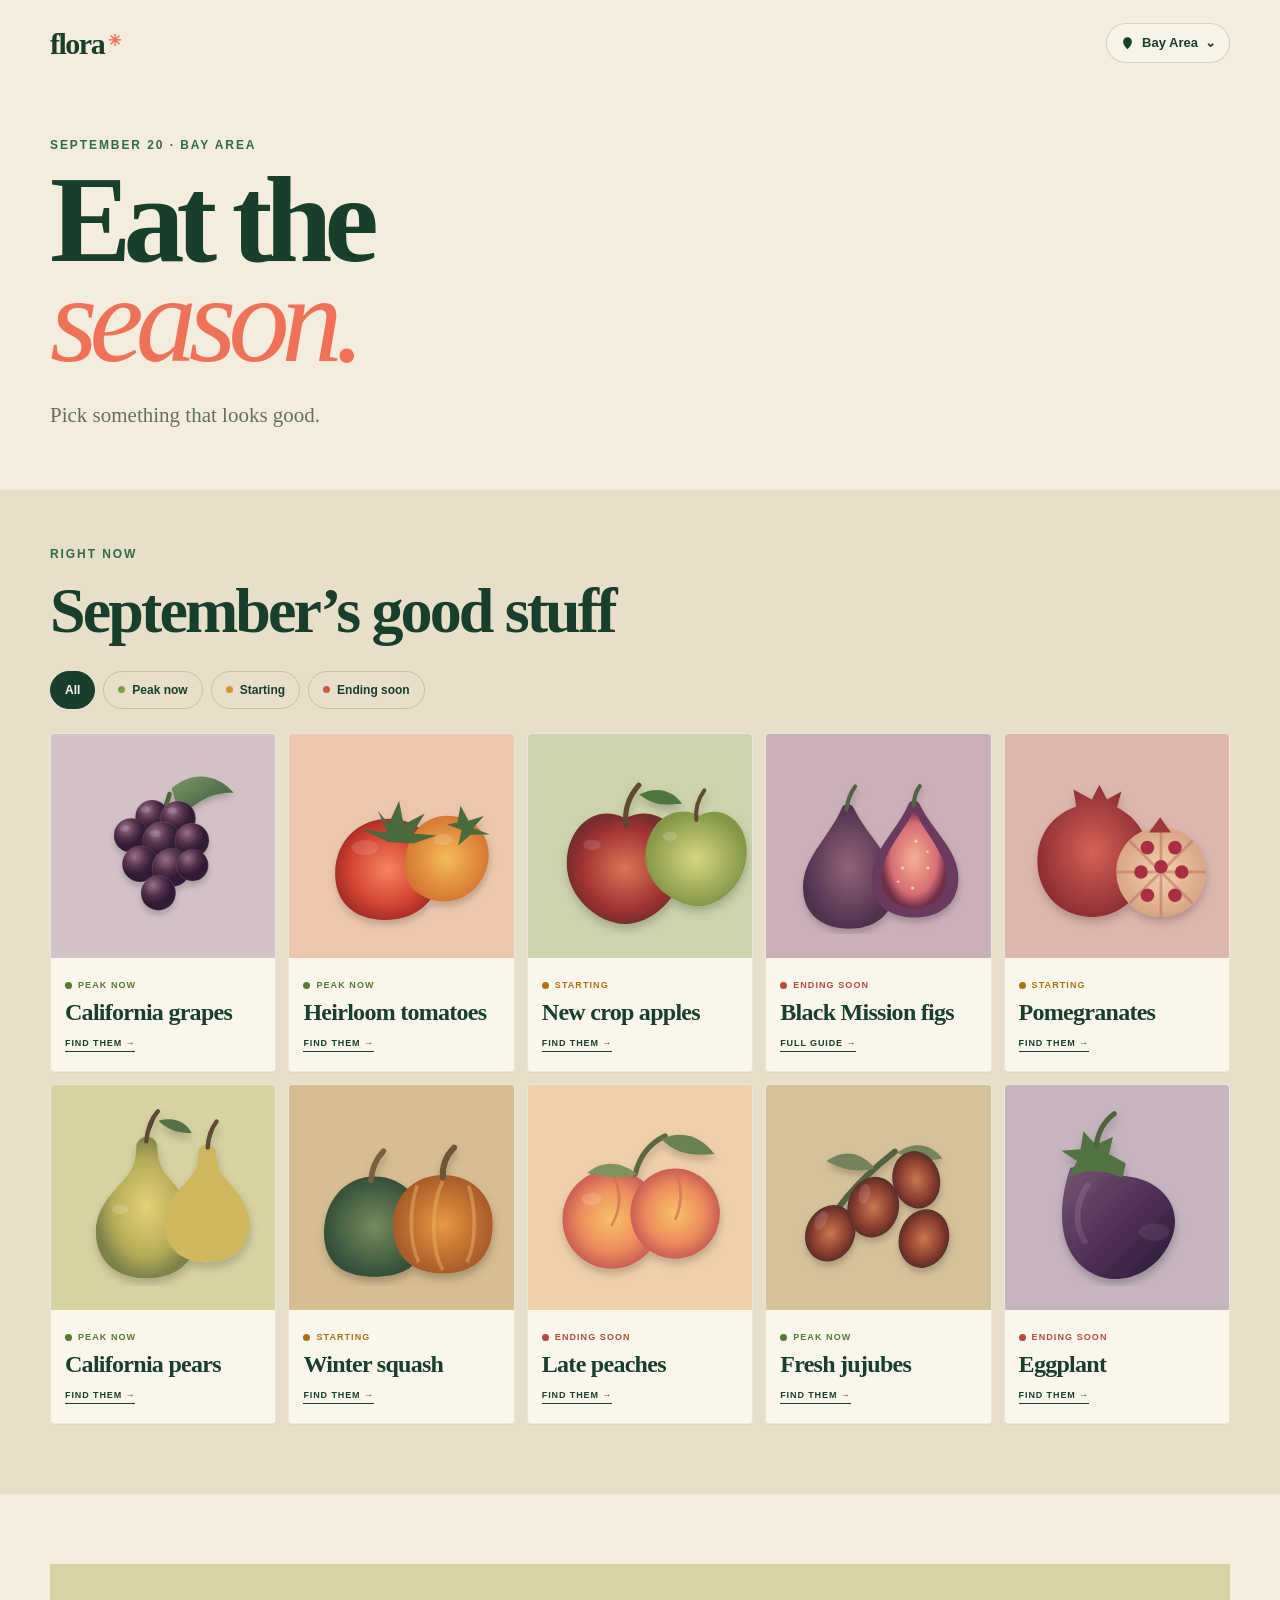
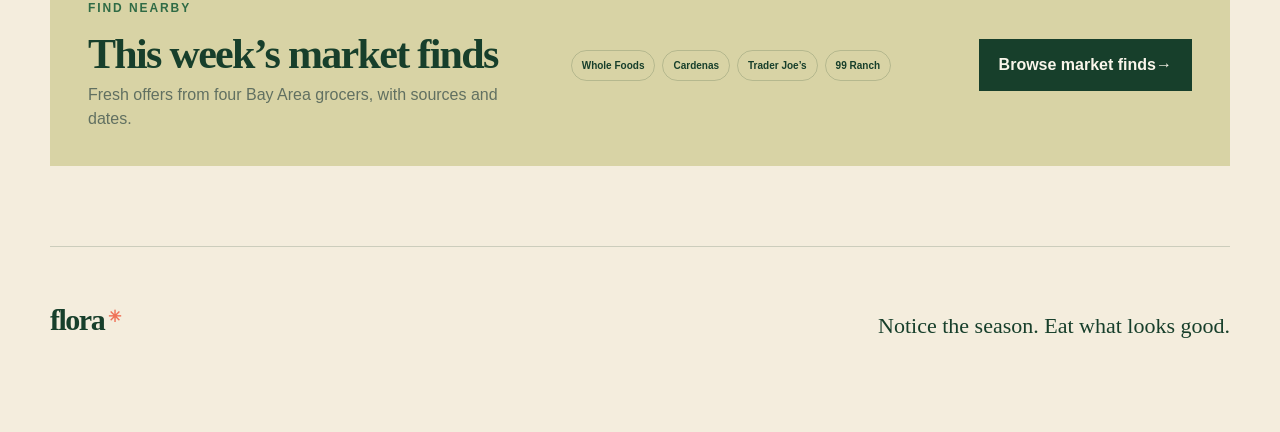
==== commit f9d251e8: "Add find details to every produce card" ====
--- a/index.html
+++ b/index.html
@@ -6,7 +6,7 @@
   <meta name="theme-color" content="#f4eddd">
   <meta name="description" content="Flora is a visual field guide to what is good to eat right now.">
   <title>Flora — Eat the season</title>
-  <link rel="stylesheet" href="styles.css">
+  <link rel="stylesheet" href="styles.css?v=9">
 </head>
 <body class="catalog-page">
   <a class="skip-link" href="#seasonal">Skip to seasonal produce</a>
@@ -27,16 +27,16 @@
         <button class="filter-chip" type="button" data-filter="ending" aria-pressed="false"><i class="dot ending"></i>Ending soon</button>
       </div>
       <div class="produce-grid shell" data-produce-grid>
-        <article class="produce-card" data-status="peak"><a href="#produce-dialog-title" data-produce-detail="California grapes are sweet and fragrant now. Concords have an especially short, perfumed season."><div class="produce-image grape-bg"><img src="assets/grapes.svg" alt="Deep purple grapes with green leaves" width="720" height="540"></div><div class="card-copy"><span class="season-tag peak">Peak now</span><h3>California grapes</h3></div></a></article>
-        <article class="produce-card" data-status="peak"><a href="#produce-dialog-title" data-produce-detail="Tomatoes are still abundant across the Bay Area, with the local season expected to run into October."><div class="produce-image tomato-bg"><img src="assets/tomatoes.svg" alt="Red and golden heirloom tomatoes" width="560" height="440"></div><div class="card-copy"><span class="season-tag peak">Peak now</span><h3>Heirloom tomatoes</h3></div></a></article>
-        <article class="produce-card" data-status="starting"><a href="#produce-dialog-title" data-produce-detail="The first crisp apples of the new crop are arriving now from California orchards."><div class="produce-image apple-bg"><img src="assets/apples.svg" alt="Red and green new crop apples" width="560" height="440"></div><div class="card-copy"><span class="season-tag starting">Starting</span><h3>New crop apples</h3></div></a></article>
+        <article class="produce-card" data-status="peak"><a href="produce/index.html?id=grape"><div class="produce-image grape-bg"><img src="assets/grapes.svg" alt="Deep purple grapes with green leaves" width="720" height="540"></div><div class="card-copy"><span class="season-tag peak">Peak now</span><h3>California grapes</h3><span class="open-guide">Find them <span aria-hidden="true">→</span></span></div></a></article>
+        <article class="produce-card" data-status="peak"><a href="produce/index.html?id=tomato"><div class="produce-image tomato-bg"><img src="assets/tomatoes.svg" alt="Red and golden heirloom tomatoes" width="560" height="440"></div><div class="card-copy"><span class="season-tag peak">Peak now</span><h3>Heirloom tomatoes</h3><span class="open-guide">Find them <span aria-hidden="true">→</span></span></div></a></article>
+        <article class="produce-card" data-status="starting"><a href="produce/index.html?id=apple"><div class="produce-image apple-bg"><img src="assets/apples.svg" alt="Red and green new crop apples" width="560" height="440"></div><div class="card-copy"><span class="season-tag starting">Starting</span><h3>New crop apples</h3><span class="open-guide">Find them <span aria-hidden="true">→</span></span></div></a></article>
         <article class="produce-card" data-status="ending"><a href="produce/black-mission-figs.html" aria-label="Open the full Black Mission figs guide"><div class="produce-image fig-bg"><img src="assets/figs.svg" alt="Whole and halved purple figs" width="560" height="440"></div><div class="card-copy"><span class="season-tag ending">Ending soon</span><h3>Black Mission figs</h3><span class="open-guide">Full guide <span aria-hidden="true">→</span></span></div></a></article>
-        <article class="produce-card" data-status="starting"><a href="#produce-dialog-title" data-produce-detail="Pomegranates are beginning their long fall run. Look for heavy fruit with deeply colored skin."><div class="produce-image pomegranate-bg"><img src="assets/pomegranates.svg" alt="A red pomegranate showing jewel-like seeds" width="560" height="440"></div><div class="card-copy"><span class="season-tag starting">Starting</span><h3>Pomegranates</h3></div></a></article>
-        <article class="produce-card" data-status="peak"><a href="#produce-dialog-title" data-produce-detail="California pears are in their floral, honeyed prime. Check for a little give at the neck."><div class="produce-image pear-bg"><img src="assets/pears.svg" alt="Golden green California pears" width="560" height="440"></div><div class="card-copy"><span class="season-tag peak">Peak now</span><h3>California pears</h3></div></a></article>
-        <article class="produce-card" data-status="starting"><a href="#produce-dialog-title" data-produce-detail="Winter squash is arriving as summer winds down. Roast it now or keep it for colder weeks."><div class="produce-image squash-bg"><img src="assets/squash.svg" alt="Green, orange and cream winter squash" width="560" height="440"></div><div class="card-copy"><span class="season-tag starting">Starting</span><h3>Winter squash</h3></div></a></article>
-        <article class="produce-card" data-status="ending"><a href="#produce-dialog-title" data-produce-detail="Late peaches are soft, fragrant and nearly gone. Choose fruit that smells ripe before you squeeze it."><div class="produce-image peach-bg"><img src="assets/peaches.svg" alt="Ripe yellow peaches with leaves" width="560" height="440"></div><div class="card-copy"><span class="season-tag ending">Ending soon</span><h3>Late peaches</h3></div></a></article>
-        <article class="produce-card" data-status="peak"><a href="#produce-dialog-title" data-produce-detail="Fresh jujubes are crisp like tiny apples now and turn date-like as they wrinkle."><div class="produce-image jujube-bg"><img src="assets/jujubes.svg" alt="Fresh reddish-brown jujubes with leaves" width="560" height="440"></div><div class="card-copy"><span class="season-tag peak">Peak now</span><h3>Fresh jujubes</h3></div></a></article>
-        <article class="produce-card" data-status="ending"><a href="#produce-dialog-title" data-produce-detail="Eggplant still loves September warmth, but the local window narrows as nights cool."><div class="produce-image eggplant-bg"><img src="assets/eggplant.svg" alt="Glossy purple eggplants with green tops" width="560" height="440"></div><div class="card-copy"><span class="season-tag ending">Ending soon</span><h3>Eggplant</h3></div></a></article>
+        <article class="produce-card" data-status="starting"><a href="produce/index.html?id=pomegranate"><div class="produce-image pomegranate-bg"><img src="assets/pomegranates.svg" alt="A red pomegranate showing jewel-like seeds" width="560" height="440"></div><div class="card-copy"><span class="season-tag starting">Starting</span><h3>Pomegranates</h3><span class="open-guide">Find them <span aria-hidden="true">→</span></span></div></a></article>
+        <article class="produce-card" data-status="peak"><a href="produce/index.html?id=pear"><div class="produce-image pear-bg"><img src="assets/pears.svg" alt="Golden green California pears" width="560" height="440"></div><div class="card-copy"><span class="season-tag peak">Peak now</span><h3>California pears</h3><span class="open-guide">Find them <span aria-hidden="true">→</span></span></div></a></article>
+        <article class="produce-card" data-status="starting"><a href="produce/index.html?id=winter-squash"><div class="produce-image squash-bg"><img src="assets/squash.svg" alt="Green, orange and cream winter squash" width="560" height="440"></div><div class="card-copy"><span class="season-tag starting">Starting</span><h3>Winter squash</h3><span class="open-guide">Find them <span aria-hidden="true">→</span></span></div></a></article>
+        <article class="produce-card" data-status="ending"><a href="produce/index.html?id=peach"><div class="produce-image peach-bg"><img src="assets/peaches.svg" alt="Ripe yellow peaches with leaves" width="560" height="440"></div><div class="card-copy"><span class="season-tag ending">Ending soon</span><h3>Late peaches</h3><span class="open-guide">Find them <span aria-hidden="true">→</span></span></div></a></article>
+        <article class="produce-card" data-status="peak"><a href="produce/index.html?id=jujube"><div class="produce-image jujube-bg"><img src="assets/jujubes.svg" alt="Fresh reddish-brown jujubes with leaves" width="560" height="440"></div><div class="card-copy"><span class="season-tag peak">Peak now</span><h3>Fresh jujubes</h3><span class="open-guide">Find them <span aria-hidden="true">→</span></span></div></a></article>
+        <article class="produce-card" data-status="ending"><a href="produce/index.html?id=eggplant"><div class="produce-image eggplant-bg"><img src="assets/eggplant.svg" alt="Glossy purple eggplants with green tops" width="560" height="440"></div><div class="card-copy"><span class="season-tag ending">Ending soon</span><h3>Eggplant</h3><span class="open-guide">Find them <span aria-hidden="true">→</span></span></div></a></article>
       </div>
       <p class="empty-state shell" data-empty-state hidden>No produce matches this view yet.</p>
     </section>
@@ -61,7 +61,8 @@
         <h2 id="spot-title">What did you spot?</h2>
         <p>Start with a photo. Flora can label what it sees and read a visible price.</p>
         <label>Food or variety <span>(optional with a photo)</span><input name="food" autocomplete="off" placeholder="Flora can identify this"></label>
-        <div class="form-row"><label class="place-field">Place <span>(optional)</span><input name="place" autocomplete="off" placeholder="Start typing a market" role="combobox" aria-autocomplete="list" aria-expanded="false" aria-controls="place-suggestions"><span class="place-hint">Market suggestions appear as you type.</span><ul class="place-suggestions" id="place-suggestions" data-place-suggestions role="listbox" hidden></ul></label><label>Price <span>(optional)</span><input name="price" inputmode="decimal" placeholder="Flora can read the sign"></label></div>
+        <div class="form-row"><label class="place-field">Market or place <span>(optional)</span><input name="place" autocomplete="off" placeholder="Start typing a market" role="combobox" aria-autocomplete="list" aria-expanded="false" aria-controls="place-suggestions"><span class="place-hint">Market suggestions appear as you type.</span><ul class="place-suggestions" id="place-suggestions" data-place-suggestions role="listbox" hidden></ul></label><label>Farm or vendor <span>(optional)</span><input name="farm" autocomplete="organization" placeholder="Farm stand or grower"></label></div>
+        <div class="form-row"><label>Date spotted<input name="observed-date" type="date" required><span class="date-hint">Flora uses the photo date when available.</span></label><label>Price <span>(optional)</span><input name="price" inputmode="decimal" placeholder="Flora can read the sign"></label></div>
         <fieldset class="photo-fieldset">
           <legend>Photo evidence <span>(optional)</span></legend>
           <div class="photo-actions" data-photo-actions>
@@ -84,14 +85,14 @@
         <h2 data-complete-title>Sighting saved</h2>
         <figure data-complete-photo hidden><img alt="Saved sighting" data-complete-image></figure>
         <p class="complete-meta" data-complete-meta></p>
-        <button class="solid-button" type="button" data-finish-sighting>Done</button>
+        <button class="solid-button" type="button" data-view-market-finds>See in market finds</button>
         <button class="outline-button" type="button" data-add-another>Add another</button>
       </section>
     </form>
   </dialog>
   <dialog class="location-dialog" data-location-dialog aria-labelledby="location-title"><form method="dialog" class="dialog-card compact"><button class="dialog-close" value="cancel" aria-label="Close">×</button><p class="kicker">Your seasonal region</p><h2 id="location-title">Bay Area, California</h2><p>The calendar is tuned for Northern California.</p><button class="solid-button" value="close">Sounds good</button></form></dialog>
   <dialog class="produce-dialog" data-produce-dialog aria-labelledby="produce-dialog-title"><form method="dialog" class="dialog-card compact"><button class="dialog-close" value="cancel" aria-label="Close">×</button><p class="kicker">September field note</p><h2 id="produce-dialog-title" data-produce-dialog-title>In season</h2><p data-produce-dialog-copy></p><button class="solid-button" value="close">Keep browsing</button></form></dialog>
-  <script src="scripts/config.js"></script>
-  <script src="scripts/app.js" defer></script>
+  <script src="scripts/config.js?v=9"></script>
+  <script src="scripts/app.js?v=9" defer></script>
 </body>
 </html>
--- a/styles.css
+++ b/styles.css
@@ -5,6 +5,8 @@
 .seasonal-section{padding:66px 0 86px;background:#e7dfca}.section-heading{display:flex;justify-content:space-between;align-items:end}.section-heading h2,.three-ways h2,.season-note h2,.meal-card h2{font-family:var(--serif);font-size:clamp(38px,5vw,64px);line-height:1;letter-spacing:-.045em;margin-bottom:0}.text-button{border:0;border-bottom:1px solid currentColor;background:none;color:var(--ink);padding:2px 0;font-weight:700;cursor:pointer}.filter-bar{display:flex;gap:8px;overflow-x:auto;padding-top:28px;padding-bottom:24px;scrollbar-width:none}.filter-chip{flex:none;display:flex;align-items:center;gap:7px;border:1px solid var(--line);border-radius:999px;background:transparent;color:var(--ink);padding:9px 14px;font-size:12px;font-weight:750;cursor:pointer}.filter-chip.is-active{background:var(--ink);color:var(--paper);border-color:var(--ink)}.dot{width:7px;height:7px;border-radius:50%;background:currentColor}.dot.peak{color:#80a047}.dot.starting{color:#d3952c}.dot.ending{color:#c95948}
 .produce-grid{display:grid;grid-template-columns:repeat(3,1fr);gap:18px}.produce-card{min-width:0;background:var(--paper);border:1px solid rgba(23,63,43,.08);border-radius:4px;overflow:hidden;box-shadow:0 1px 0 rgba(23,63,43,.04);transition:transform .28s,box-shadow .28s}.produce-card:hover{transform:translateY(-5px);box-shadow:var(--shadow)}.produce-card.feature{grid-column:span 2;grid-row:span 2}.produce-image{aspect-ratio:1.28;overflow:hidden}.feature .produce-image{aspect-ratio:1.62}.produce-image img{width:100%;height:100%;object-fit:contain;transition:transform .45s}.produce-card:hover img{transform:scale(1.04) rotate(-1deg)}.grape-bg{background:#d3c3c7}.tomato-bg{background:#ecc7ad}.apple-bg{background:#cdd3ac}.fig-bg{background:#cbb0ba}.pomegranate-bg{background:#ddb6ad}.pear-bg{background:#d7d2a2}.squash-bg{background:#d7bd91}.peach-bg{background:#efd0aa}.jujube-bg{background:#d5c29a}.eggplant-bg{background:#c6b5c1}.card-copy{padding:20px}.feature .card-copy{padding:25px 28px 30px}.season-tag{display:inline-flex;align-items:center;gap:6px;text-transform:uppercase;font-size:10px;font-weight:850;letter-spacing:.12em;margin-bottom:10px}.season-tag:before{content:"";width:7px;height:7px;background:currentColor;border-radius:50%}.season-tag.peak{color:#557a31}.season-tag.starting{color:#ad7111}.season-tag.ending{color:#b54b3b}.card-copy h3{font-family:var(--serif);font-size:clamp(23px,2.2vw,35px);line-height:1.05;letter-spacing:-.03em;margin-bottom:8px}.feature .card-copy h3{font-size:clamp(32px,4vw,54px)}.card-copy p{color:var(--muted);margin-bottom:15px;font-size:14px}.season-window,.card-link{font-size:11px;text-transform:uppercase;letter-spacing:.1em;font-weight:800}.card-link{border-bottom:1px solid currentColor}.produce-card[hidden]{display:none}.empty-state{font-family:var(--serif);font-size:24px;padding:50px 0}
 .market-section{padding:84px 0 92px;background:var(--ink);color:var(--paper)}.market-heading{display:flex;justify-content:space-between;gap:50px;align-items:end}.market-heading>div{max-width:760px}.market-heading .kicker{color:#cfda92}.market-heading h2{font-family:var(--serif);font-size:clamp(44px,6vw,76px);line-height:.95;letter-spacing:-.05em;margin-bottom:18px}.market-intro{max-width:690px;color:#c5d0c4;font-family:var(--serif);font-size:19px}.freshness{flex:none;font-size:11px;text-transform:uppercase;letter-spacing:.11em;color:#c5d0c4;margin:0 0 8px}.freshness span{display:inline-block;width:8px;height:8px;border-radius:50%;background:#cfda92;margin-right:7px;box-shadow:0 0 0 4px rgba(207,218,146,.12)}.market-filters{display:flex;gap:8px;overflow-x:auto;padding-top:31px;padding-bottom:25px;scrollbar-width:none}.market-chip{flex:none;border:1px solid rgba(250,246,235,.25);border-radius:999px;background:transparent;color:var(--paper);padding:9px 14px;font-size:12px;font-weight:750;cursor:pointer}.market-chip.is-active{background:var(--paper);color:var(--ink);border-color:var(--paper)}.market-grid{display:grid;grid-template-columns:repeat(3,1fr);gap:12px}.market-card{min-width:0;min-height:340px;display:flex;flex-direction:column;padding:21px;background:#f7f1e4;color:var(--ink);border-top:7px solid #7b9a6f}.market-card.cardenas{border-color:#e0754f}.market-card.trader-joes{border-color:#b85748}.market-card.ranch{border-color:#d2a43e}.market-brand{display:flex;align-items:center;gap:11px}.market-mark{width:38px;height:38px;flex:none;display:grid;place-items:center;border:1px solid var(--line);border-radius:50%;font-family:var(--serif);font-size:15px;font-weight:800}.market-brand strong,.market-brand small{display:block}.market-brand strong{font-size:13px}.market-brand small{font-size:10px;color:var(--muted);margin-top:1px}.evidence{align-self:flex-start;margin:25px 0 13px;padding:5px 8px;background:#dce6d7;color:#386043;text-transform:uppercase;letter-spacing:.1em;font-size:9px;font-weight:850}.evidence.indexed{background:#f0dbc8;color:#8d4d2e}.evidence.featured{background:#ead6d2;color:#88483d}.market-card h3{font-family:var(--serif);font-size:31px;line-height:1.02;letter-spacing:-.035em;margin-bottom:19px}.market-price{margin:0}.market-price strong,.market-price span{display:block}.market-price strong{font-family:var(--serif);font-size:29px}.market-price span{font-size:10px;text-transform:uppercase;letter-spacing:.1em;color:var(--muted);font-weight:750}.regular-price{font-size:11px;color:var(--muted);margin:8px 0 22px}.market-card>a{margin-top:auto;font-size:11px;text-transform:uppercase;letter-spacing:.09em;font-weight:850;border-top:1px solid var(--line);padding-top:13px}.market-card[hidden]{display:none}.market-note{margin-top:24px;padding:17px 19px;border:1px solid rgba(250,246,235,.2);font-size:12px;color:#c5d0c4}.market-note strong{color:var(--paper)}
+.market-card.community{border-color:#9ab18a;padding:0 21px 21px;overflow:hidden}.market-card-photo{height:170px;margin:0 -21px 18px;overflow:hidden;background:#dce6d7}.market-card-photo img{width:100%;height:100%;object-fit:cover}.market-card.community .evidence{margin-top:20px}.community-evidence{background:#dce6d7;color:#386043}.market-source-note{margin-top:auto;padding-top:13px;border-top:1px solid var(--line);font-size:11px;font-weight:850;text-transform:uppercase;letter-spacing:.09em}.market-chip[hidden]{display:none}
+.market-load-status{display:flex;align-items:center;justify-content:space-between;gap:18px;margin-top:-8px;margin-bottom:18px;padding:12px 15px;border:1px solid rgba(250,246,235,.25);color:#e8e4d6;font-size:11px}.market-load-status[hidden]{display:none}.market-load-status button{border:0;border-bottom:1px solid currentColor;background:none;color:#cfda92;padding:0;font:inherit;font-weight:800;cursor:pointer}
 .season-note{display:grid;grid-template-columns:110px 1fr auto;gap:34px;align-items:center;padding-top:90px;padding-bottom:90px}.season-glyph{width:90px;height:90px;border-radius:50%;display:grid;place-items:center;background:var(--coral);color:var(--cream);font-size:38px}.season-note h2{font-size:clamp(34px,4.5vw,58px);margin-bottom:15px}.season-note p:not(.kicker){max-width:700px;color:var(--muted);margin-bottom:0}.outline-button,.solid-button{display:inline-flex;justify-content:center;border:1px solid var(--ink);background:transparent;color:var(--ink);padding:13px 19px;font-weight:800;cursor:pointer}.solid-button{background:var(--ink);color:var(--paper)}
 .three-ways{padding:80px 0 110px;border-top:1px solid var(--line)}.three-ways>h2{max-width:620px;margin-bottom:42px}.ways-grid{display:grid;grid-template-columns:repeat(3,1fr);gap:15px}.way-card{min-height:340px;padding:26px;display:flex;flex-direction:column;border-radius:4px;transition:transform .25s}.way-card:hover{transform:translateY(-5px)}.way-card.find{background:#d8d3a5}.way-card.eat{background:#df9f7d}.way-card.grow{background:#9ab18a}.way-number{font-size:11px;letter-spacing:.12em}.way-card h3{font-family:var(--serif);font-size:60px;letter-spacing:-.05em;margin:auto 0 10px}.way-card p{font-family:var(--serif);font-size:18px;max-width:280px}.way-card>span:last-child{font-size:12px;text-transform:uppercase;letter-spacing:.09em;font-weight:850}
 .story-band{background:var(--plum);color:#fff7e8}.story-inner{display:grid;grid-template-columns:1fr 1fr;align-items:center;min-height:640px}.story-art{align-self:stretch;display:grid;place-items:center;overflow:hidden}.story-art img{width:min(600px,110%);filter:drop-shadow(0 25px 30px rgba(0,0,0,.2))}.story-copy{padding:80px 40px}.story-copy .eyebrow{color:#ead38b}.story-copy h2{font-family:var(--serif);font-size:clamp(48px,6vw,82px);line-height:.95;letter-spacing:-.05em;margin-bottom:24px}.story-copy>p:not(.eyebrow){font-family:var(--serif);font-size:19px;color:#eee1da;max-width:510px}.story-meta{display:flex;flex-wrap:wrap;gap:10px;margin:30px 0}.story-meta span{border:1px solid rgba(255,255,255,.3);padding:7px 10px;font-size:11px;text-transform:uppercase;letter-spacing:.09em}.story-copy .solid-button{background:#fff3dc;color:var(--plum);border-color:#fff3dc}
@@ -13,13 +15,14 @@
 dialog{border:0;padding:0;background:transparent;color:var(--ink);max-width:none}dialog::backdrop{background:rgba(17,45,31,.64);backdrop-filter:blur(6px)}.dialog-card{position:relative;width:min(560px,calc(100vw - 28px));background:var(--paper);padding:42px;border-radius:5px;box-shadow:var(--shadow)}.dialog-card.compact{width:min(470px,calc(100vw - 28px))}.dialog-card h2{font-family:var(--serif);font-size:43px;line-height:1;margin:0 0 14px}.dialog-card>p:not(.kicker):not(.form-note){color:var(--muted)}.dialog-close{position:absolute;right:16px;top:12px;border:0;background:transparent;color:var(--ink);font-size:30px;cursor:pointer}.dialog-card label{display:block;font-size:12px;font-weight:800;margin:18px 0}.dialog-card label span{font-weight:500;color:var(--muted)}.dialog-card input{display:block;width:100%;margin-top:7px;padding:12px 13px;border:1px solid var(--line);background:white;color:var(--ink);border-radius:0}.form-row{display:grid;grid-template-columns:1fr 1fr;gap:12px}.photo-placeholder{display:grid!important;place-items:center;height:82px;margin-top:7px;border:1px dashed var(--line);background:white;color:var(--leaf)!important}.dialog-card .solid-button{width:100%}.form-note{margin:12px 0 0;min-height:18px;font-size:12px;color:var(--leaf)}
 @media(max-width:800px){.shell{width:min(100% - 28px,650px)}.site-header{height:70px}.wordmark{font-size:27px}.location-button{padding:8px 11px}.hero{padding:55px 0 52px;display:block}.hero h1{font-size:clamp(65px,21vw,105px);margin-bottom:30px}.intro{font-size:19px;max-width:520px}.status-summary{display:grid;margin-top:28px}.seasonal-section{padding:52px 0 70px}.section-heading{align-items:center}.section-heading h2{font-size:42px}.section-heading .kicker{margin-bottom:10px}.filter-bar{width:100%;padding-left:14px;padding-right:14px}.produce-grid{grid-template-columns:1fr 1fr;gap:10px}.produce-card.feature{grid-column:1/-1;grid-row:auto}.feature .produce-image{aspect-ratio:1.3}.card-copy,.feature .card-copy{padding:16px}.card-copy h3,.feature .card-copy h3{font-size:25px}.card-copy p{font-size:12px;margin-bottom:10px}.season-window{font-size:9px}.market-section{padding:66px 0 72px}.market-heading{display:block}.market-heading h2{font-size:50px}.market-intro{font-size:17px}.freshness{margin-top:22px}.market-filters{width:100%;padding-left:14px;padding-right:14px}.market-grid{grid-template-columns:1fr 1fr}.market-card{min-height:325px}.season-note{grid-template-columns:58px 1fr;padding:65px 0;gap:18px}.season-glyph{width:58px;height:58px;font-size:27px}.season-note .outline-button{grid-column:2;justify-self:start}.ways-grid{grid-template-columns:1fr}.way-card{min-height:270px}.story-inner{display:block}.story-art{height:370px}.story-copy{padding:55px 0 80px}.meal-card{width:calc(100% - 28px);display:flex;flex-direction:column-reverse;margin:70px auto 90px}.meal-copy{padding:34px 24px 38px}.meal-art{min-height:310px}.site-footer{display:block;padding-bottom:125px}.site-footer p{text-align:left;margin:20px 0}.mobile-nav{position:fixed;z-index:50;left:0;right:0;bottom:0;padding:7px 7px calc(7px + env(safe-area-inset-bottom));display:grid;grid-template-columns:repeat(5,1fr);background:rgba(250,246,235,.94);border-top:1px solid var(--line);backdrop-filter:blur(15px)}.mobile-nav a,.mobile-nav button{border:0;background:none;color:#6e796f;display:flex;flex-direction:column;align-items:center;gap:1px;font-size:10px;font-weight:700;padding:4px}.mobile-nav .is-active{color:var(--ink)}.mobile-nav svg{width:22px;height:22px;fill:currentColor}.spot-circle{width:37px;height:37px;margin-top:-20px;margin-bottom:1px;border-radius:50%;display:grid;place-items:center;background:var(--coral);color:white;font-size:24px;box-shadow:0 4px 14px rgba(92,42,28,.25)}.dialog-card{padding:36px 22px 25px}.dialog-card h2{font-size:36px}}
 @media(max-width:420px){.hero h1{font-size:20vw}.produce-grid{grid-template-columns:1fr}.produce-card.feature{grid-column:auto}.produce-image,.feature .produce-image{aspect-ratio:1.45}.section-heading .text-button{display:none}.status-summary span{font-size:9px}.market-grid{grid-template-columns:1fr}.market-card{min-height:300px}.story-art{height:290px}.form-row{grid-template-columns:1fr;gap:0}}
+@media(max-width:600px){.market-grid{grid-template-columns:1fr}.market-card{min-height:0}.market-card-photo{height:240px}.market-card h3{font-size:36px}.form-row{grid-template-columns:1fr;gap:0}}
 @media(prefers-reduced-motion:reduce){html{scroll-behavior:auto}*,*::before,*::after{transition:none!important}}
 
 /* Short visual catalog */
 .catalog-hero{padding:50px 0 58px}.catalog-hero h1{font-family:var(--serif);font-size:clamp(68px,10vw,122px);line-height:.82;letter-spacing:-.065em;margin:0}.catalog-hero h1 em{font-weight:400;color:var(--coral)}.catalog-hero>p:last-child{margin:30px 0 0;font-family:var(--serif);font-size:21px;color:var(--muted)}.catalog-season{padding-top:55px;padding-bottom:70px}.catalog-season .produce-grid{grid-template-columns:repeat(5,1fr);gap:12px}.catalog-season .produce-image{aspect-ratio:1}.catalog-season .card-copy{padding:14px 14px 18px}.catalog-season .card-copy h3{font-size:24px;margin:0}.catalog-season .season-tag{font-size:9px;margin-bottom:8px}.open-guide{display:inline-block;margin-top:12px;border-bottom:1px solid currentColor;font-size:9px;text-transform:uppercase;letter-spacing:.1em;font-weight:850}.market-peek{margin-top:70px;margin-bottom:80px;padding:35px 38px;display:grid;grid-template-columns:1.2fr 1fr auto;align-items:center;gap:34px;background:#d8d3a5}.market-peek h2{font-family:var(--serif);font-size:42px;line-height:1;letter-spacing:-.04em;margin-bottom:8px}.market-peek p:not(.kicker){color:var(--muted);margin:0}.market-peek-list{display:flex;flex-wrap:wrap;gap:7px}.market-peek-list span{border:1px solid var(--line);border-radius:999px;padding:7px 10px;font-size:10px;font-weight:800}.catalog-page .site-footer{padding-bottom:90px}
 
 /* Produce guide */
-.back-link{font-size:12px;font-weight:800;border-bottom:1px solid currentColor}.produce-hero{min-height:680px;display:grid;grid-template-columns:1fr 1fr;background:#cbb0ba}.produce-hero-art{display:grid;place-items:center;overflow:hidden}.produce-hero-art img{width:min(720px,95%);filter:drop-shadow(0 28px 28px rgba(49,28,39,.18))}.produce-hero-copy{padding:90px clamp(30px,6vw,90px);display:flex;flex-direction:column;justify-content:center}.produce-hero-copy .season-tag{align-self:flex-start}.produce-hero-copy .eyebrow{margin-top:20px;color:var(--plum)}.produce-hero h1{font-family:var(--serif);font-size:clamp(64px,8vw,112px);line-height:.82;letter-spacing:-.065em;margin:0}.produce-hero h1 em{font-weight:400;color:#fff5e5}.flavor-line{font-family:var(--serif);font-size:25px;margin:35px 0}.quick-facts{display:grid;grid-template-columns:repeat(3,1fr);gap:12px;border-top:1px solid rgba(23,63,43,.2);padding-top:18px}.quick-facts span{font-size:12px;color:#4b554d}.quick-facts b{display:block;text-transform:uppercase;letter-spacing:.1em;font-size:9px;color:var(--ink);margin-bottom:4px}.detail-tabs{position:sticky;top:0;z-index:20;display:grid;grid-template-columns:repeat(3,1fr);background:var(--paper);border:1px solid var(--line)}.detail-tabs a{text-align:center;padding:15px;font-weight:850;text-transform:uppercase;letter-spacing:.12em;font-size:11px;border-right:1px solid var(--line)}.detail-tabs a:last-child{border:0}.detail-section{padding-top:95px;padding-bottom:95px;scroll-margin-top:44px}.detail-heading{display:grid;grid-template-columns:55px 1fr;gap:15px;margin-bottom:45px}.detail-heading>span{font-family:var(--serif);font-size:23px;color:var(--coral)}.detail-heading .kicker{margin-bottom:8px}.detail-heading h2{font-family:var(--serif);font-size:clamp(48px,6vw,80px);line-height:.95;letter-spacing:-.05em;margin:0}.detail-content{display:grid;grid-template-columns:1fr 1fr;gap:90px;margin-left:70px}.detail-lead{font-family:var(--serif);font-size:25px;line-height:1.45}.sighting-card{padding:28px;background:#e7dfca}.sighting-card h3{font-family:var(--serif);font-size:30px;line-height:1.05}.sighting-card>a{font-size:11px;font-weight:850;text-transform:uppercase;letter-spacing:.08em}.eat-detail{background:var(--plum);color:#fff7e8}.eat-detail .kicker{color:#ead38b}.eat-grid{display:grid;grid-template-columns:repeat(4,1fr);gap:12px;margin-left:70px}.eat-grid article{min-height:270px;padding:25px;background:rgba(255,255,255,.08);display:flex;flex-direction:column}.eat-grid article>b{font-size:10px;letter-spacing:.1em;color:#ead38b}.eat-grid h3{font-family:var(--serif);font-size:30px;line-height:1;margin:auto 0 14px}.eat-grid p{font-size:13px;color:#eee1da}.eat-grid .eat-rule{background:#fff1d9;color:var(--plum)}.eat-grid .eat-rule p{color:#674f5c}.grow-grid{display:grid;grid-template-columns:repeat(4,1fr);gap:12px;margin-left:70px}.grow-grid>div{padding:25px;border-top:4px solid var(--leaf);background:#e7dfca}.grow-grid h3{font-family:var(--serif);font-size:28px;margin-bottom:12px}.grow-grid p{font-size:13px;color:var(--muted)}.next-produce{padding-top:30px;padding-bottom:80px}.next-produce a{display:flex;justify-content:space-between;align-items:center;border-top:1px solid var(--line);padding:25px 0;font-family:var(--serif);font-size:28px}.detail-page .mobile-nav{grid-template-columns:repeat(4,1fr)}
+.back-link{font-size:12px;font-weight:800;border-bottom:1px solid currentColor}.produce-hero{min-height:680px;display:grid;grid-template-columns:1fr 1fr;background:#cbb0ba}.produce-hero-art{display:grid;place-items:center;overflow:hidden}.produce-hero-art img{width:min(720px,95%);filter:drop-shadow(0 28px 28px rgba(49,28,39,.18))}.produce-hero-copy{padding:90px clamp(30px,6vw,90px);display:flex;flex-direction:column;justify-content:center}.produce-hero-copy .season-tag{align-self:flex-start}.produce-hero-copy .eyebrow{margin-top:20px;color:var(--plum)}.produce-hero h1{font-family:var(--serif);font-size:clamp(64px,8vw,112px);line-height:.82;letter-spacing:-.065em;margin:0}.produce-hero h1 em{font-weight:400;color:#fff5e5}.flavor-line{font-family:var(--serif);font-size:25px;margin:35px 0}.quick-facts{display:grid;grid-template-columns:repeat(3,1fr);gap:12px;border-top:1px solid rgba(23,63,43,.2);padding-top:18px}.quick-facts span{font-size:12px;color:#4b554d}.quick-facts b{display:block;text-transform:uppercase;letter-spacing:.1em;font-size:9px;color:var(--ink);margin-bottom:4px}.detail-tabs{position:sticky;top:0;z-index:20;display:grid;grid-template-columns:repeat(3,1fr);background:var(--paper);border:1px solid var(--line)}.detail-tabs a{text-align:center;padding:15px;font-weight:850;text-transform:uppercase;letter-spacing:.12em;font-size:11px;border-right:1px solid var(--line)}.detail-tabs a:last-child{border:0}.detail-section{padding-top:95px;padding-bottom:95px;scroll-margin-top:44px}.detail-heading{display:grid;grid-template-columns:55px 1fr;gap:15px;margin-bottom:45px}.detail-heading>span{font-family:var(--serif);font-size:23px;color:var(--coral)}.detail-heading .kicker{margin-bottom:8px}.detail-heading h2{font-family:var(--serif);font-size:clamp(48px,6vw,80px);line-height:.95;letter-spacing:-.05em;margin:0}.detail-content{display:grid;grid-template-columns:1fr 1fr;gap:90px;margin-left:70px}.detail-lead{font-family:var(--serif);font-size:25px;line-height:1.45}.sighting-card{padding:28px;background:#e7dfca}.sighting-card h3{font-family:var(--serif);font-size:30px;line-height:1.05}.sighting-card>a{font-size:11px;font-weight:850;text-transform:uppercase;letter-spacing:.08em}.eat-detail{background:var(--plum);color:#fff7e8}.eat-detail .kicker{color:#ead38b}.eat-grid{display:grid;grid-template-columns:repeat(4,1fr);gap:12px;margin-left:70px}.eat-grid article{min-height:270px;padding:25px;background:rgba(255,255,255,.08);display:flex;flex-direction:column}.eat-grid article>b{font-size:10px;letter-spacing:.1em;color:#ead38b}.eat-grid h3{font-family:var(--serif);font-size:30px;line-height:1;margin:auto 0 14px}.eat-grid p{font-size:13px;color:#eee1da}.eat-grid .eat-rule{background:#fff1d9;color:var(--plum)}.eat-grid .eat-rule p{color:#674f5c}.grow-grid{display:grid;grid-template-columns:repeat(4,1fr);gap:12px;margin-left:70px}.grow-grid>div{padding:25px;border-top:4px solid var(--leaf);background:#e7dfca}.grow-grid h3{font-family:var(--serif);font-size:28px;margin-bottom:12px}.grow-grid p{font-size:13px;color:var(--muted)}.next-produce{padding-top:30px;padding-bottom:80px}.next-produce a{display:flex;justify-content:space-between;align-items:center;border-top:1px solid var(--line);padding:25px 0;font-family:var(--serif);font-size:28px}
 
 .markets-page{background:var(--ink)}.markets-page .site-header,.markets-page .site-footer{color:var(--paper)}.markets-page .market-section{padding-top:45px}.market-heading h1{font-family:var(--serif);font-size:clamp(58px,8vw,104px);line-height:.86;letter-spacing:-.06em;margin:0 0 25px}.market-heading h1 em{font-weight:400;color:#cfda92}
 
@@ -27,6 +30,10 @@
 @media(max-width:800px){.catalog-hero{padding:35px 0 42px}.catalog-hero h1{font-size:78px}.catalog-hero>p:last-child{margin-top:22px}.catalog-season{padding-top:44px}.catalog-season .section-heading h2{font-size:38px}.catalog-season .produce-grid{grid-template-columns:repeat(2,1fr);gap:8px}.catalog-season .produce-card{transform:none}.catalog-season .card-copy{padding:11px 11px 14px}.catalog-season .card-copy h3{font-size:19px}.catalog-season .season-tag{font-size:8px}.market-peek{margin:42px 14px 65px;padding:28px 22px;display:block}.market-peek h2{font-size:36px}.market-peek-list{margin:23px 0}.produce-hero{min-height:0;display:flex;flex-direction:column}.produce-hero-art{height:360px}.produce-hero-art img{width:88%}.produce-hero-copy{padding:38px 22px 42px}.produce-hero h1{font-size:65px}.flavor-line{margin:24px 0;font-size:21px}.quick-facts{gap:8px}.detail-tabs{width:100%;border-left:0;border-right:0}.detail-section{padding-top:65px;padding-bottom:65px}.detail-heading{grid-template-columns:38px 1fr;gap:6px;margin-bottom:30px}.detail-heading h2{font-size:46px}.detail-content,.eat-grid,.grow-grid{margin-left:0}.detail-content{grid-template-columns:1fr;gap:25px}.detail-lead{font-size:21px}.eat-grid,.grow-grid{grid-template-columns:1fr 1fr;gap:8px}.eat-grid article{min-height:230px;padding:18px}.eat-grid h3{font-size:25px}.grow-grid>div{padding:18px}.markets-page .market-heading h1{font-size:62px}.detail-page .site-footer{padding-bottom:110px}}
 @media(max-width:420px){.catalog-season .produce-grid{grid-template-columns:repeat(2,1fr)}.catalog-season .produce-image{aspect-ratio:1}.catalog-season .card-copy h3{font-size:18px}.produce-hero-art{height:320px}.quick-facts{grid-template-columns:1fr 1fr}.quick-facts span:last-child{grid-column:1/-1}.eat-grid,.grow-grid{grid-template-columns:1fr}.eat-grid article{min-height:220px}}
 .produce-hero-art img{height:auto}
+
+/* Data-driven produce guides */
+.dynamic-produce-hero{background:#d8d3a5}.dynamic-produce-page[data-produce-id="tomato"] .dynamic-produce-hero{background:#df9f7d}.dynamic-produce-page[data-produce-id="apple"] .dynamic-produce-hero{background:#c9d4a1}.dynamic-produce-page[data-produce-id="pomegranate"] .dynamic-produce-hero{background:#d4a19a}.dynamic-produce-page[data-produce-id="pear"] .dynamic-produce-hero{background:#d9c78f}.dynamic-produce-page[data-produce-id="winter-squash"] .dynamic-produce-hero{background:#c5ba8c}.dynamic-produce-page[data-produce-id="peach"] .dynamic-produce-hero{background:#e8b18e}.dynamic-produce-page[data-produce-id="jujube"] .dynamic-produce-hero{background:#b9c898}.dynamic-produce-page[data-produce-id="eggplant"] .dynamic-produce-hero{background:#cbb0ba}.find-tip{max-width:760px;margin:0 0 34px 70px}.produce-find-grid{display:grid;grid-template-columns:repeat(3,1fr);gap:12px;margin-left:70px}.find-result{min-height:280px;padding:24px;display:flex;flex-direction:column;background:#e7dfca}.find-result.sighting{background:#dce6d7}.find-result .evidence{margin:0 0 22px}.find-result h3{font-family:var(--serif);font-size:31px;line-height:1.02;margin:0 0 14px}.find-result-item{font-family:var(--serif);font-size:20px;margin:0 0 8px}.find-result-meta{font-size:11px;color:var(--muted);margin:0 0 22px}.find-result>a{margin-top:auto;padding-top:12px;border-top:1px solid var(--line);font-size:10px;font-weight:850;text-transform:uppercase;letter-spacing:.09em}.guide-notes{display:grid;grid-template-columns:repeat(3,1fr);gap:12px;margin-left:70px}.guide-notes article{min-height:180px;padding:24px;background:rgba(255,255,255,.08)}.guide-notes b{display:block;margin-bottom:34px;color:#ead38b;font-size:10px;letter-spacing:.1em}.guide-notes p{font-family:var(--serif);font-size:21px;line-height:1.35;margin:0}.grow-notes article{background:#e7dfca;border-top:4px solid var(--leaf)}.grow-notes b{color:var(--leaf)}
+@media(max-width:800px){.find-tip,.produce-find-grid,.guide-notes{margin-left:0}.produce-find-grid,.guide-notes{grid-template-columns:1fr}.find-result{min-height:0}.guide-notes article{min-height:150px}}
 
 /* Camera and local photo evidence */
 .photo-fieldset{border:0;padding:0;margin:18px 0}.photo-fieldset legend{font-size:12px;font-weight:800;margin-bottom:8px}.photo-fieldset legend span{font-weight:500;color:var(--muted)}.photo-actions{display:grid;grid-template-columns:1fr 1fr;gap:9px}.dialog-card .photo-action{min-height:88px;margin:0;padding:13px;display:flex;flex-direction:column;align-items:center;justify-content:center;gap:7px;border:1px solid var(--line);background:white;color:var(--ink);cursor:pointer;text-align:center}.photo-action svg{width:25px;height:25px;fill:var(--leaf)}.photo-action span{font-size:11px;font-weight:800;color:var(--ink)!important}.photo-action input{position:absolute;width:1px;height:1px;overflow:hidden;clip:rect(0 0 0 0);white-space:nowrap;padding:0;margin:-1px;border:0}.photo-action:focus-within{outline:2px solid var(--coral);outline-offset:2px}.photo-preview{margin:0;background:#e7dfca;border:1px solid var(--line);overflow:hidden}.photo-preview img{width:100%;height:210px;object-fit:cover}.photo-preview figcaption{display:flex;align-items:center;justify-content:space-between;gap:12px;padding:9px 11px;font-size:10px;color:var(--muted)}.photo-preview figcaption span{overflow:hidden;text-overflow:ellipsis;white-space:nowrap}.photo-preview button{border:0;border-bottom:1px solid currentColor;background:none;color:var(--ink);padding:0;font-size:10px;font-weight:800;cursor:pointer}.photo-note{font-size:10px;color:var(--muted);margin:8px 0 0}.dialog-card.is-saving [data-save-sighting]{opacity:.65;pointer-events:none}
@@ -37,7 +44,7 @@
 .location-consent{margin:18px 0}.location-consent-button{width:100%;align-items:center;gap:8px;background:#fff}.location-consent-button svg{width:17px;height:17px;fill:currentColor}.location-consent-button.is-ready{border-color:var(--leaf);background:#edf1e8;color:var(--leaf)}.location-consent p{font-size:10px;line-height:1.45;color:var(--muted);margin:7px 0 0}.form-note.is-error{color:#9d3d2c}.form-note.is-success{color:var(--leaf)}
 
 /* Photo labels and quick place entry */
-.place-field{position:relative}.place-hint{display:block;margin-top:6px;font-size:9px!important;font-weight:500!important;color:var(--muted)!important}.place-suggestions{position:absolute;z-index:10;top:100%;left:0;right:0;margin:-2px 0 0;padding:5px;background:#fff;border:1px solid var(--line);box-shadow:0 12px 28px rgba(17,45,31,.14);list-style:none}.place-suggestions[hidden]{display:none}.place-suggestions button{width:100%;padding:10px;border:0;background:#fff;color:var(--ink);font:inherit;font-size:11px;font-weight:700;text-align:left;cursor:pointer}.place-suggestions button:hover,.place-suggestions button:focus{background:#f1ead8}.analysis-result{margin-top:16px;padding:16px;background:#edf1e8;border:1px solid #c6d2bd}.analysis-result .kicker{margin-bottom:8px}.analysis-result ul{margin:0;padding:0;list-style:none}.analysis-result li{display:flex;justify-content:space-between;gap:12px;padding:7px 0;border-bottom:1px solid rgba(31,80,53,.15);font-family:var(--serif);font-size:18px}.analysis-result li:last-child{border-bottom:0}.analysis-result li span{font-family:var(--sans);font-size:11px;font-weight:800;color:var(--leaf)}.analysis-result>p:last-child{margin:9px 0 0;font-size:11px;color:var(--muted)}
+.place-field{position:relative}.place-hint,.date-hint{display:block;margin-top:6px;font-size:9px!important;font-weight:500!important;color:var(--muted)!important}.place-suggestions{position:absolute;z-index:10;top:100%;left:0;right:0;margin:-2px 0 0;padding:5px;background:#fff;border:1px solid var(--line);box-shadow:0 12px 28px rgba(17,45,31,.14);list-style:none}.place-suggestions[hidden]{display:none}.place-suggestions button{width:100%;padding:10px;border:0;background:#fff;color:var(--ink);font:inherit;font-size:11px;font-weight:700;text-align:left;cursor:pointer}.place-suggestions button:hover,.place-suggestions button:focus{background:#f1ead8}.analysis-result{margin-top:16px;padding:16px;background:#edf1e8;border:1px solid #c6d2bd}.analysis-result .kicker{margin-bottom:8px}.analysis-result ul{margin:0;padding:0;list-style:none}.analysis-result li{display:flex;justify-content:space-between;gap:12px;padding:7px 0;border-bottom:1px solid rgba(31,80,53,.15);font-family:var(--serif);font-size:18px}.analysis-result li:last-child{border-bottom:0}.analysis-result li span{font-family:var(--sans);font-size:11px;font-weight:800;color:var(--leaf)}.analysis-result>p:last-child{margin:9px 0 0;font-size:11px;color:var(--muted)}
 
 /* A distinct final step after identification and review */
 .sighting-complete{padding-top:8px;text-align:center}.sighting-complete h2{font-size:40px;margin:13px auto 18px;max-width:430px}.sighting-complete figure{margin:0 0 18px;background:#e7dfca;overflow:hidden}.sighting-complete img{display:block;width:100%;height:260px;object-fit:cover}.complete-meta{font-family:var(--serif);font-size:18px;color:var(--muted);margin:0 0 28px}.sighting-complete .outline-button{width:100%;margin-top:9px}.sighting-complete[hidden],[data-sighting-editor][hidden]{display:none}
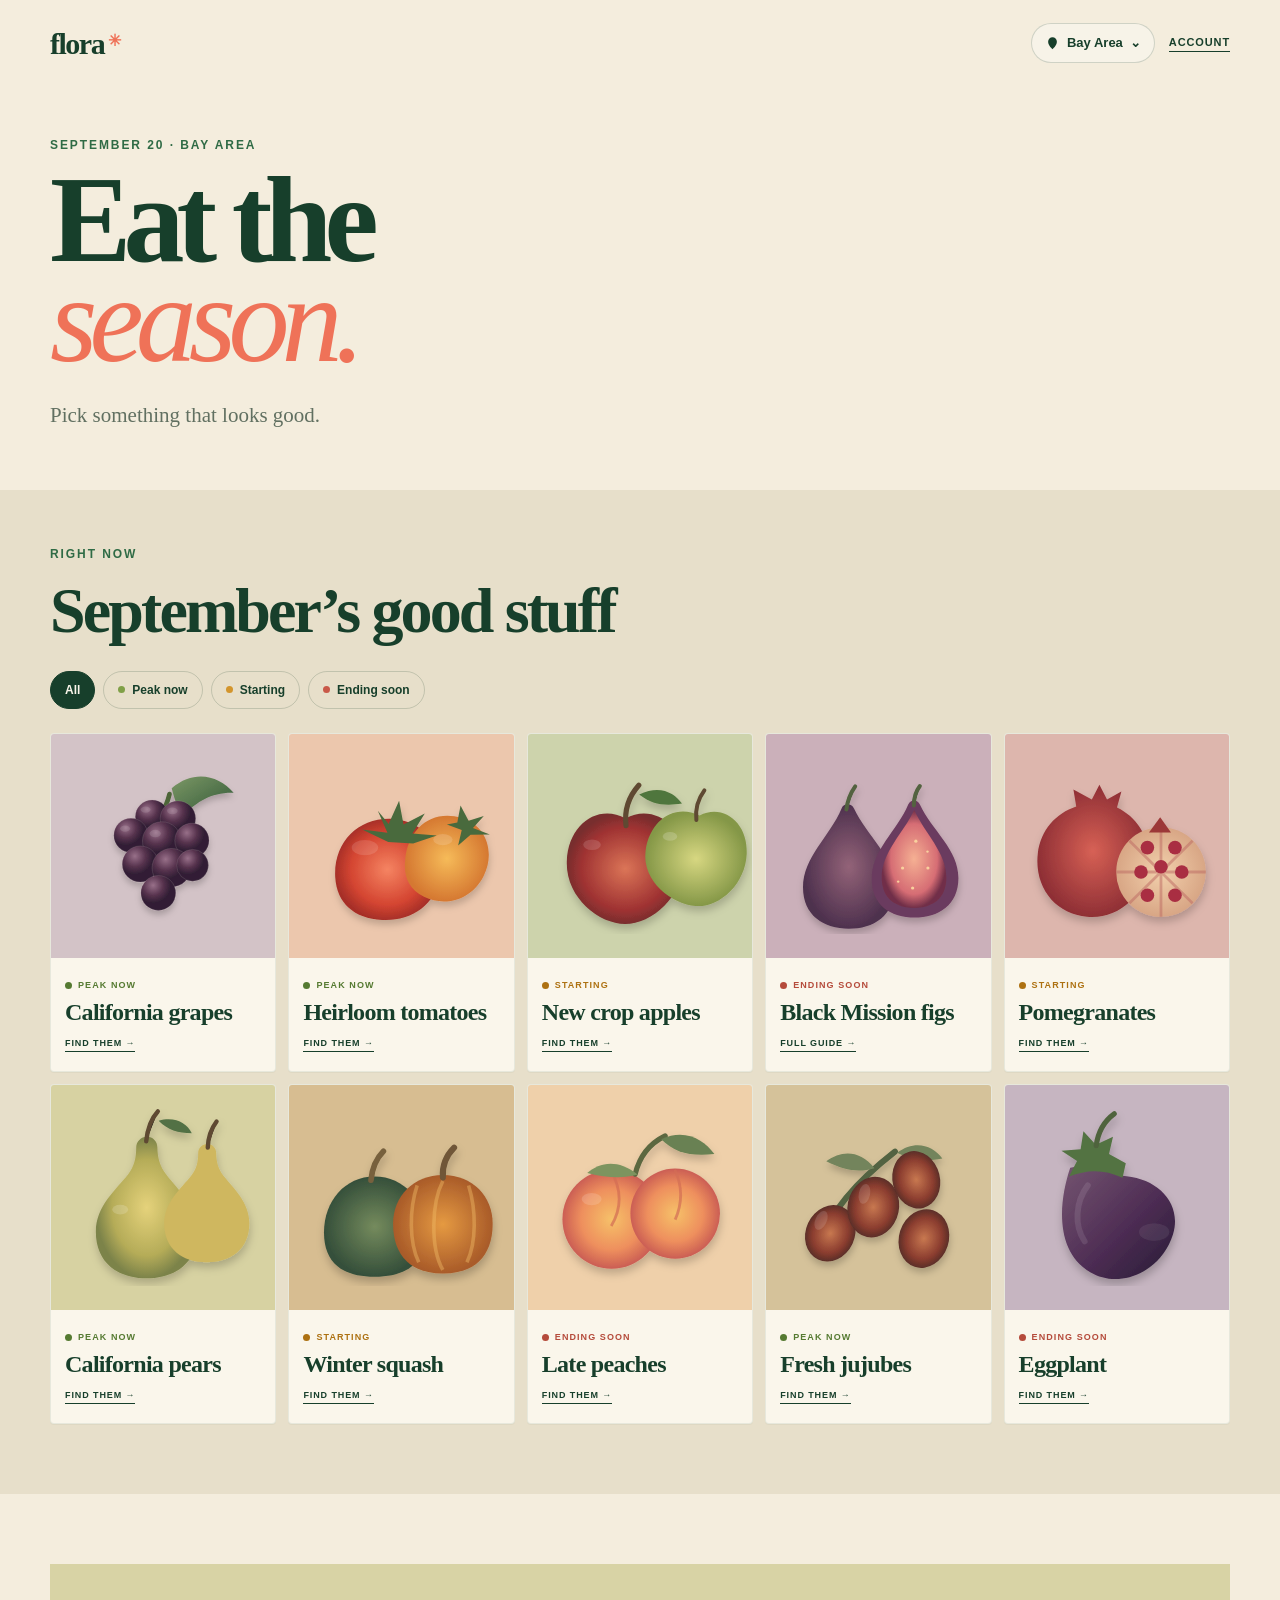
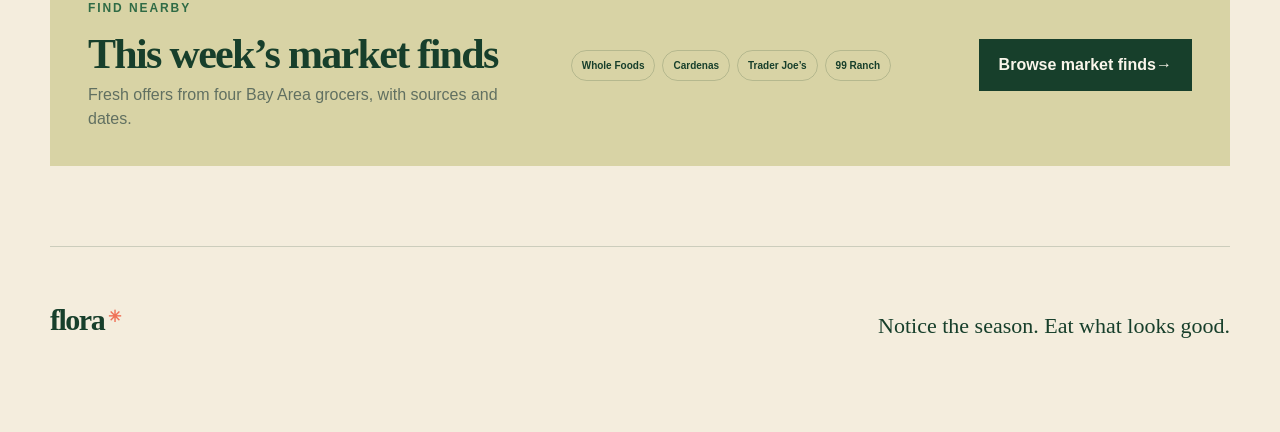
==== commit d50b775c: "Add accounts and moderated sighting review" ====
--- a/index.html
+++ b/index.html
@@ -6,13 +6,13 @@
   <meta name="theme-color" content="#f4eddd">
   <meta name="description" content="Flora is a visual field guide to what is good to eat right now.">
   <title>Flora — Eat the season</title>
-  <link rel="stylesheet" href="styles.css?v=9">
+  <link rel="stylesheet" href="styles.css?v=10">
 </head>
 <body class="catalog-page">
   <a class="skip-link" href="#seasonal">Skip to seasonal produce</a>
   <header class="site-header shell">
     <a class="wordmark" href="index.html" aria-label="Flora home">flora<span aria-hidden="true">✳</span></a>
-    <button class="location-button" type="button" data-location-button aria-haspopup="dialog"><svg aria-hidden="true" viewBox="0 0 24 24"><path d="M12 21s7-6.1 7-12A7 7 0 0 0 5 9c0 5.9 7 12 7 12Zm0-9.2A2.8 2.8 0 1 0 12 6a2.8 2.8 0 0 0 0 5.8Z"/></svg><span>Bay Area</span><span aria-hidden="true">⌄</span></button>
+    <div class="header-actions"><button class="location-button" type="button" data-location-button aria-haspopup="dialog"><svg aria-hidden="true" viewBox="0 0 24 24"><path d="M12 21s7-6.1 7-12A7 7 0 0 0 5 9c0 5.9 7 12 7 12Zm0-9.2A2.8 2.8 0 1 0 12 6a2.8 2.8 0 0 0 0 5.8Z"/></svg><span>Bay Area</span><span aria-hidden="true">⌄</span></button><a class="account-link" href="account.html" aria-label="Your Flora account">Account</a></div>
   </header>
 
   <main id="top">
@@ -81,18 +81,18 @@
         <section class="analysis-result" data-analysis-result hidden aria-live="polite"><p class="kicker">Flora found</p><ul data-analysis-items></ul><p data-analysis-place></p></section>
       </div>
       <section class="sighting-complete" data-sighting-complete hidden aria-live="polite">
-        <p class="kicker">Saved to your sightings</p>
-        <h2 data-complete-title>Sighting saved</h2>
+        <p class="kicker">Sent to Flora</p>
+        <h2 data-complete-title>Sighting submitted</h2>
         <figure data-complete-photo hidden><img alt="Saved sighting" data-complete-image></figure>
         <p class="complete-meta" data-complete-meta></p>
-        <button class="solid-button" type="button" data-view-market-finds>See in market finds</button>
+        <button class="solid-button" type="button" data-view-market-finds>See your submissions</button>
         <button class="outline-button" type="button" data-add-another>Add another</button>
       </section>
     </form>
   </dialog>
   <dialog class="location-dialog" data-location-dialog aria-labelledby="location-title"><form method="dialog" class="dialog-card compact"><button class="dialog-close" value="cancel" aria-label="Close">×</button><p class="kicker">Your seasonal region</p><h2 id="location-title">Bay Area, California</h2><p>The calendar is tuned for Northern California.</p><button class="solid-button" value="close">Sounds good</button></form></dialog>
   <dialog class="produce-dialog" data-produce-dialog aria-labelledby="produce-dialog-title"><form method="dialog" class="dialog-card compact"><button class="dialog-close" value="cancel" aria-label="Close">×</button><p class="kicker">September field note</p><h2 id="produce-dialog-title" data-produce-dialog-title>In season</h2><p data-produce-dialog-copy></p><button class="solid-button" value="close">Keep browsing</button></form></dialog>
-  <script src="scripts/config.js?v=9"></script>
-  <script src="scripts/app.js?v=9" defer></script>
+  <script src="scripts/config.js?v=10"></script>
+  <script src="scripts/app.js?v=10" defer></script>
 </body>
 </html>
--- a/styles.css
+++ b/styles.css
@@ -49,3 +49,7 @@
 /* A distinct final step after identification and review */
 .sighting-complete{padding-top:8px;text-align:center}.sighting-complete h2{font-size:40px;margin:13px auto 18px;max-width:430px}.sighting-complete figure{margin:0 0 18px;background:#e7dfca;overflow:hidden}.sighting-complete img{display:block;width:100%;height:260px;object-fit:cover}.complete-meta{font-family:var(--serif);font-size:18px;color:var(--muted);margin:0 0 28px}.sighting-complete .outline-button{width:100%;margin-top:9px}.sighting-complete[hidden],[data-sighting-editor][hidden]{display:none}
 @media(max-width:800px){.sighting-complete img{height:42vh;max-height:360px}.sighting-complete h2{font-size:34px}}
+
+/* Accounts and moderated community submissions */
+.header-actions{display:flex;align-items:center;gap:14px}.account-link{font-size:11px;font-weight:850;text-transform:uppercase;letter-spacing:.08em;border-bottom:1px solid currentColor}.account-main,.admin-main{padding-top:55px;padding-bottom:140px}.account-heading,.admin-heading{max-width:760px;margin-bottom:36px}.account-heading h1,.admin-heading h1{font-family:var(--serif);font-size:clamp(54px,8vw,92px);line-height:.9;letter-spacing:-.055em;margin:0 0 22px}.account-heading>p:last-child,.admin-heading>p:last-child{max-width:650px;color:var(--muted);font-family:var(--serif);font-size:19px}.account-card{padding:28px;background:var(--paper);border:1px solid var(--line)}.account-card h2{font-family:var(--serif);font-size:32px;margin-bottom:10px}.account-card form{display:grid;grid-template-columns:1fr auto;gap:10px;align-items:end;margin-top:22px}.account-card label{font-size:11px;font-weight:800}.account-card input{display:block;width:100%;margin-top:7px;padding:13px;border:1px solid var(--line);background:white}.account-identity{display:flex;align-items:center;justify-content:space-between;gap:24px}.account-actions{display:flex;align-items:center;gap:16px}.account-submissions-heading{display:flex;align-items:end;justify-content:space-between;margin:54px 0 20px}.account-submissions-heading h2{font-family:var(--serif);font-size:42px;margin:0}.account-submissions-heading a{font-size:11px;font-weight:850;text-transform:uppercase;letter-spacing:.08em}.submission-list{display:grid;gap:10px}.submission-row,.submission-empty{padding:22px 24px;background:var(--paper);border-left:6px solid #d9a83f}.submission-row.status-confirmed{border-color:#5d8b50}.submission-row.status-rejected{border-color:var(--coral)}.submission-row h3,.submission-empty h3{font-family:var(--serif);font-size:27px;margin:5px 0}.submission-row p{margin-bottom:0;color:var(--muted);font-size:12px}.submission-status{color:var(--leaf)!important;font-weight:850;text-transform:uppercase;letter-spacing:.1em;font-size:9px!important}.rejection-note{margin-top:10px!important;color:#9d3d2c!important}.account-notice{padding:14px 17px;background:#dce6d7;color:var(--leaf);font-weight:750}.account-page [hidden],.admin-page [hidden]{display:none}.admin-page{background:var(--ink);color:var(--paper)}.admin-page .site-header{color:var(--paper)}.admin-heading .kicker{color:#cfda92}.admin-heading>p:last-child{color:#c5d0c4}.admin-status{padding:14px 17px;border:1px solid rgba(250,246,235,.24);color:#cfda92}.admin-status a{border-bottom:1px solid currentColor}.review-queue{display:grid;grid-template-columns:repeat(2,1fr);gap:14px;margin-top:18px}.review-card{background:var(--paper);color:var(--ink);overflow:hidden}.review-card>img{width:100%;height:310px;object-fit:cover}.review-card-body{padding:25px}.review-card h2{font-family:var(--serif);font-size:38px;line-height:1;margin-bottom:14px}.review-meta{color:var(--muted);font-size:12px}.review-items{padding-left:18px;color:var(--muted);font-size:13px}.review-actions{display:grid;grid-template-columns:1fr 1fr;gap:8px;margin-top:24px}.review-actions button:disabled{opacity:.55;cursor:wait}
+@media(max-width:800px){.header-actions{gap:10px}.location-button span:nth-of-type(1){display:none}.account-main,.admin-main{padding-top:32px}.account-heading h1,.admin-heading h1{font-size:57px}.account-card form{grid-template-columns:1fr}.account-identity{display:block}.account-actions{margin-top:20px;justify-content:space-between}.account-submissions-heading{align-items:flex-start}.review-queue{grid-template-columns:1fr}.review-card>img{height:260px}}
